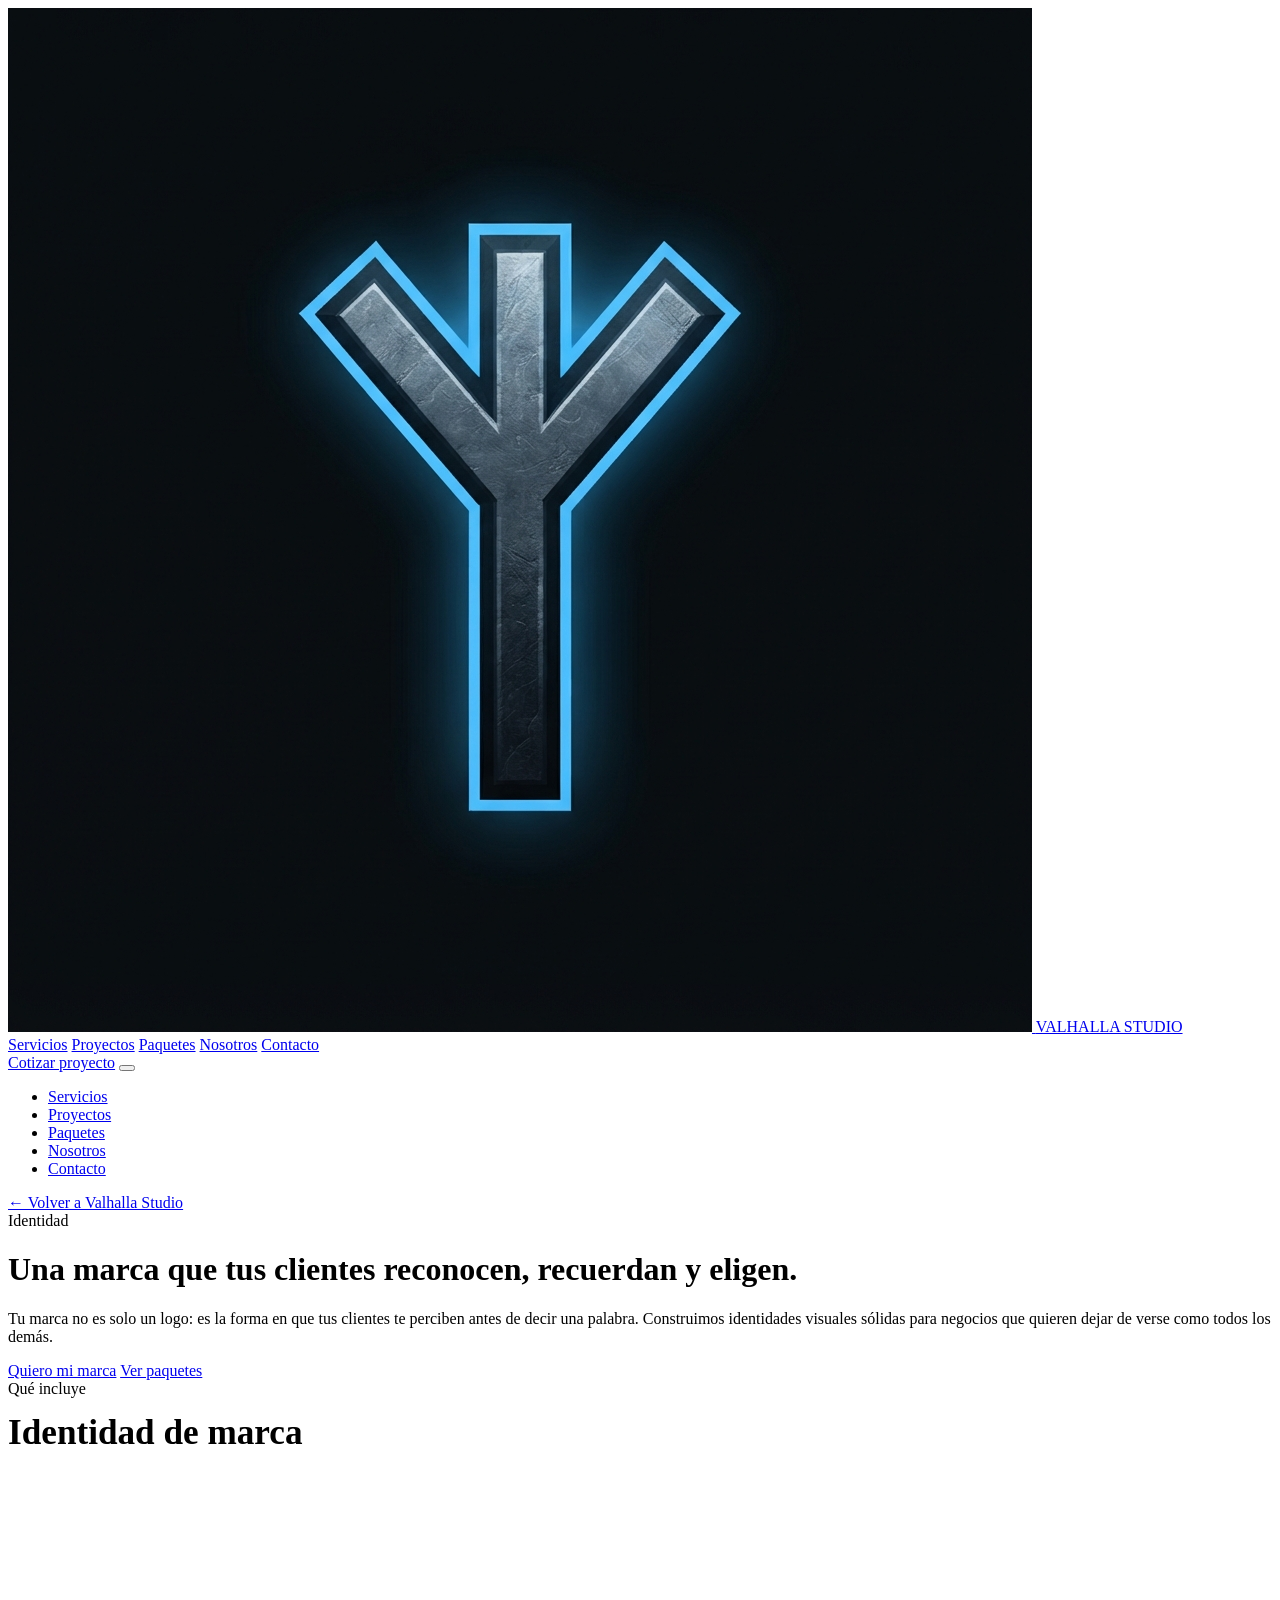
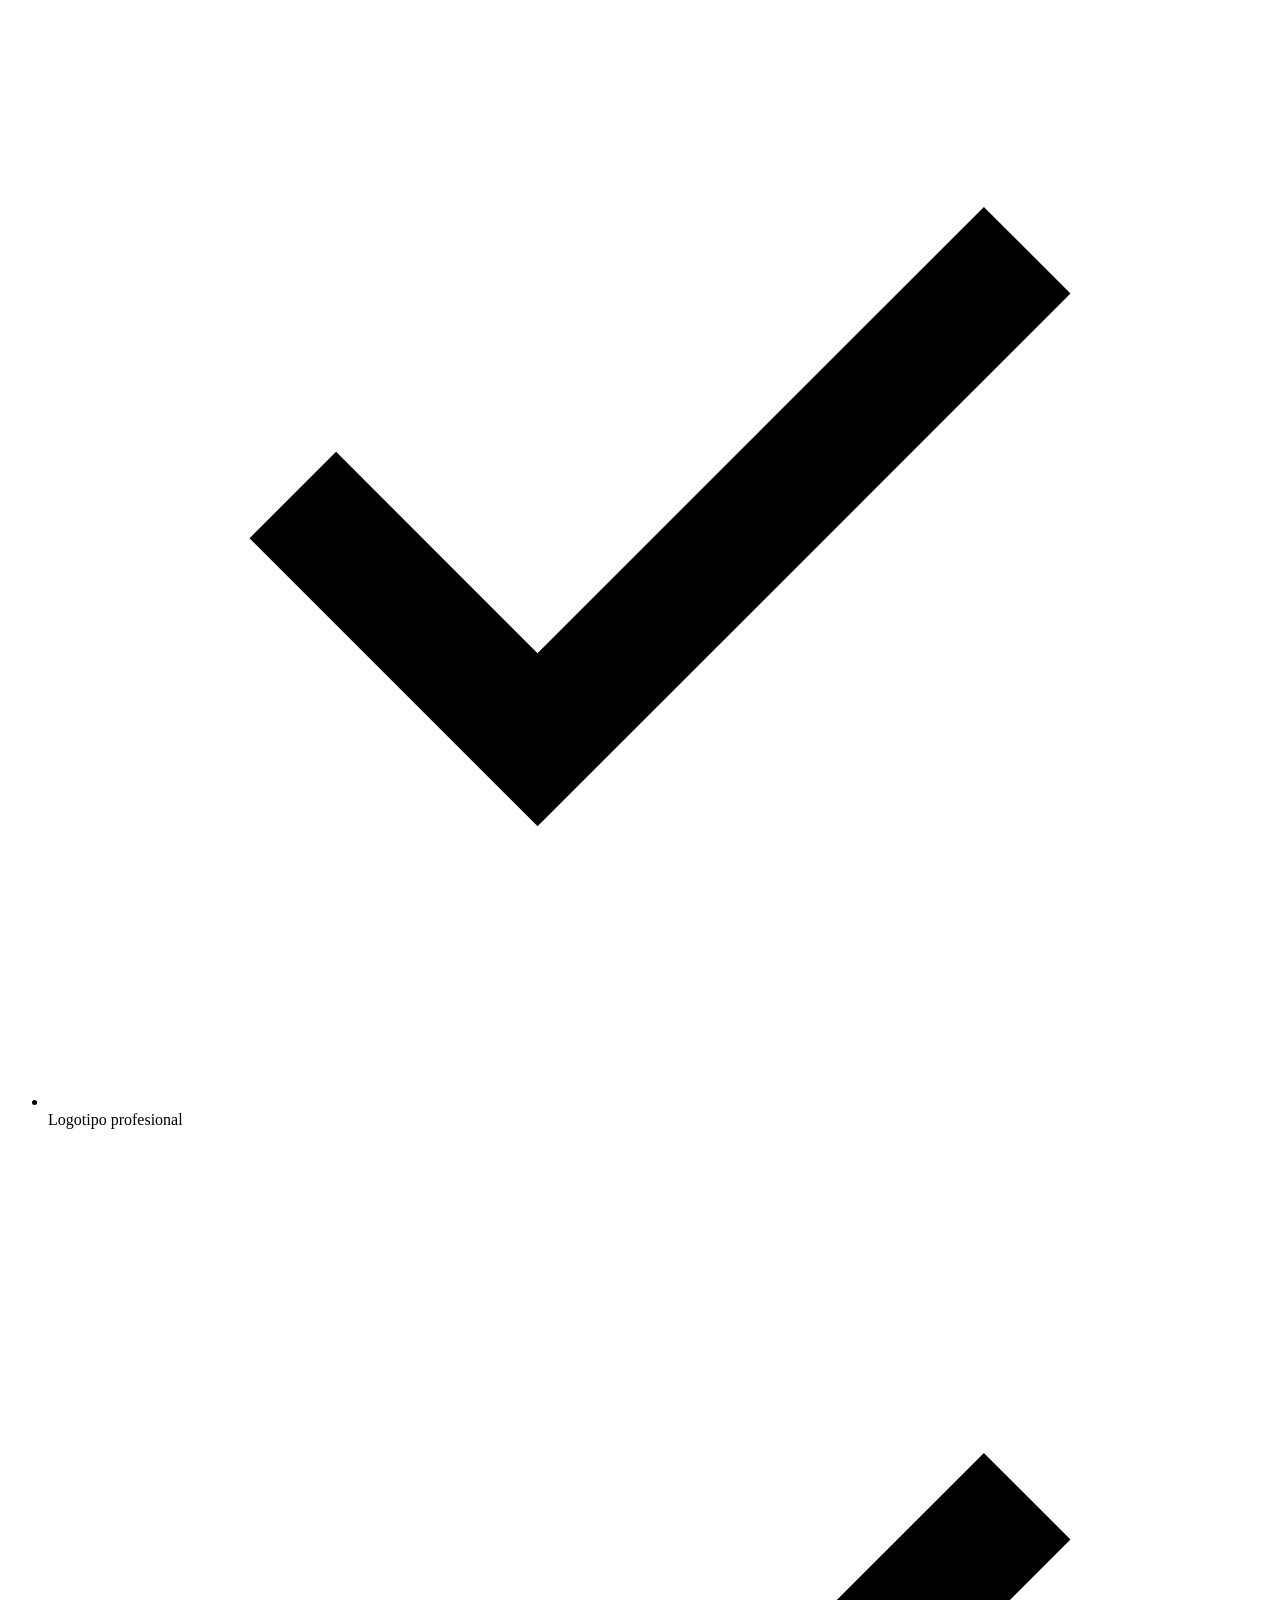
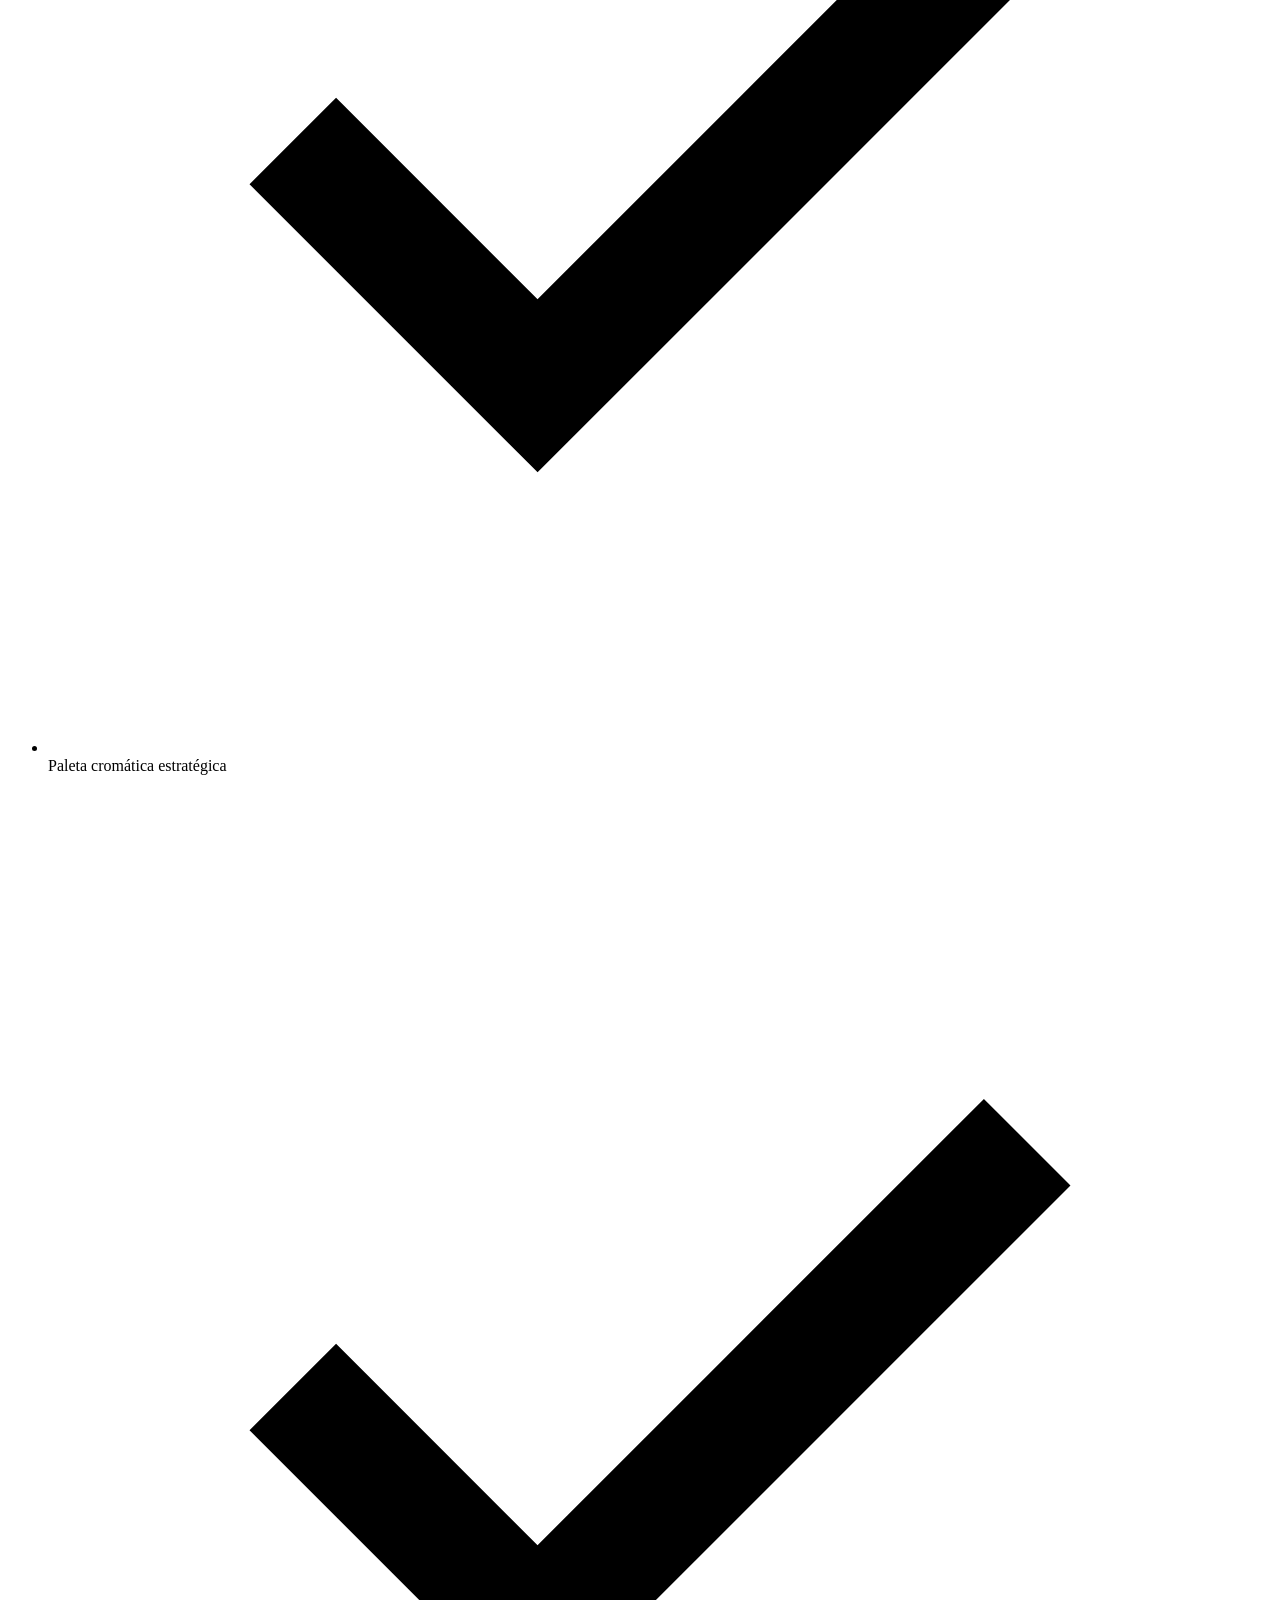
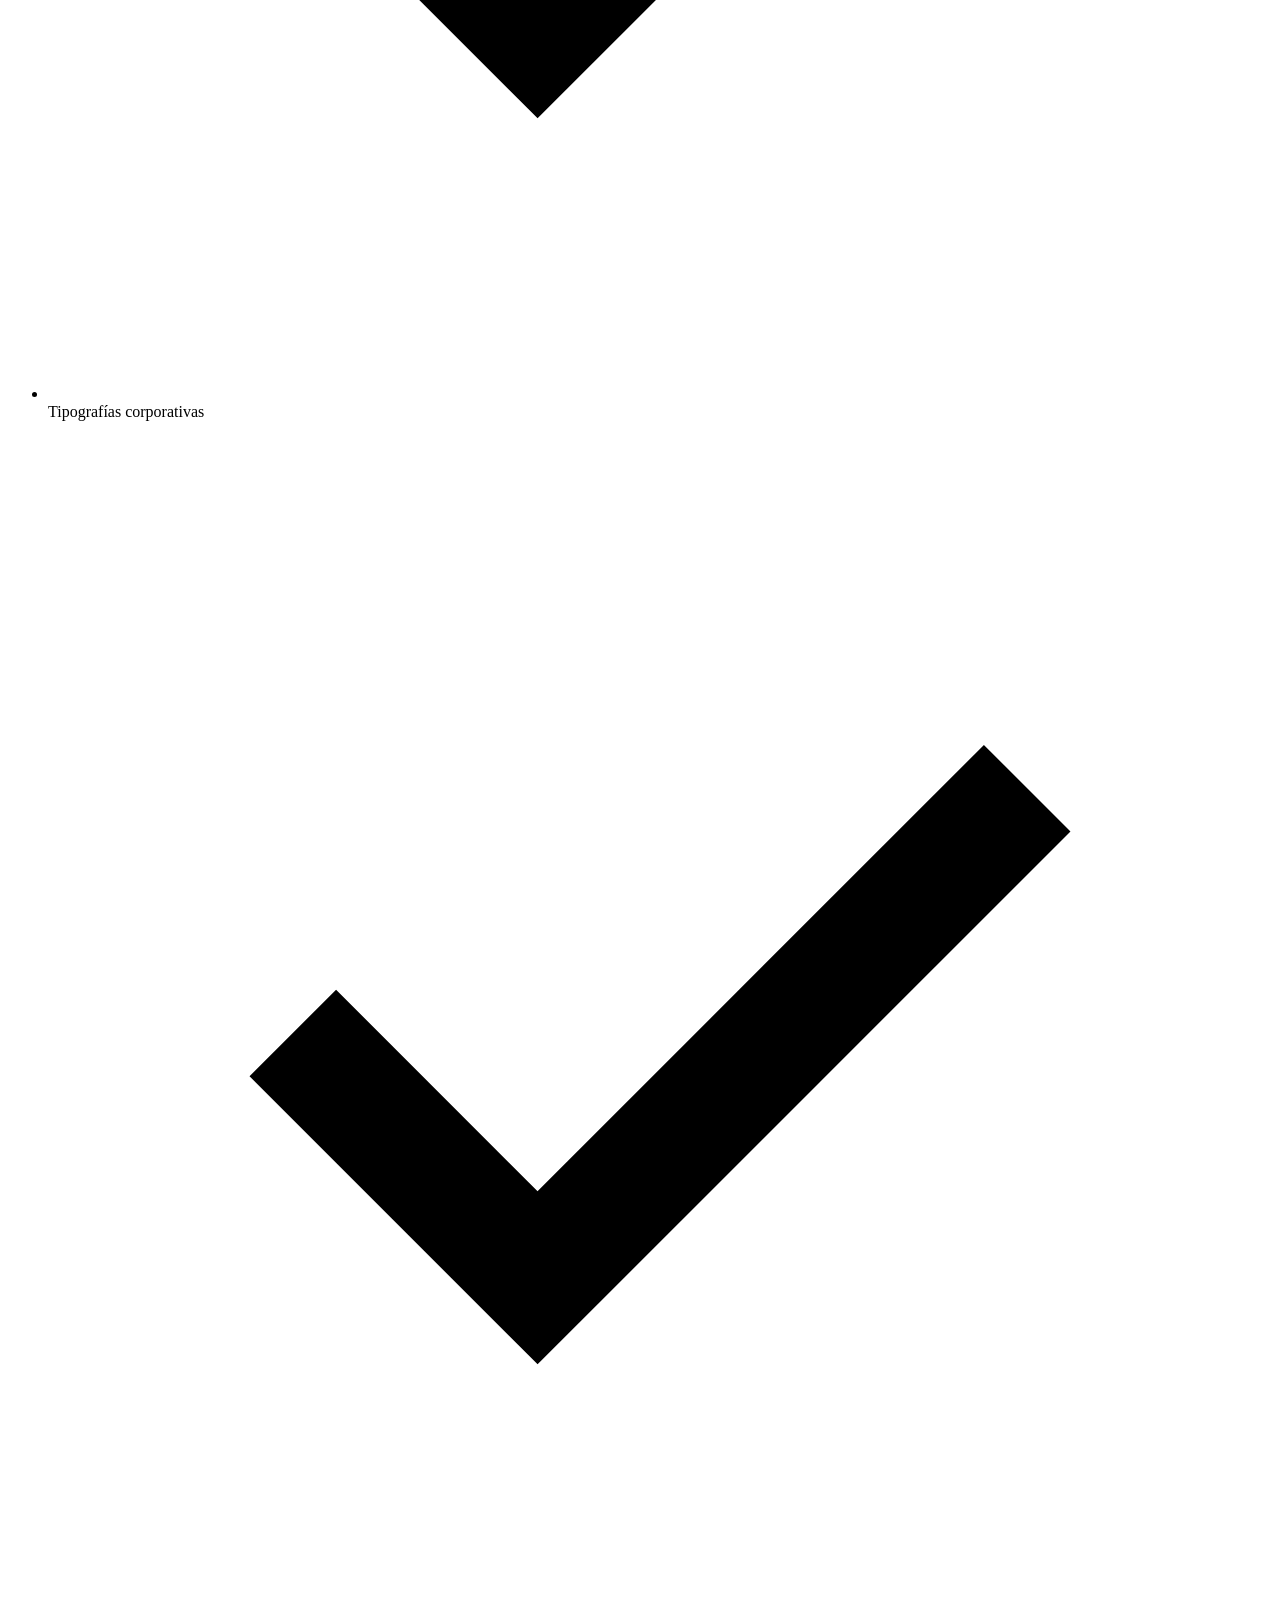
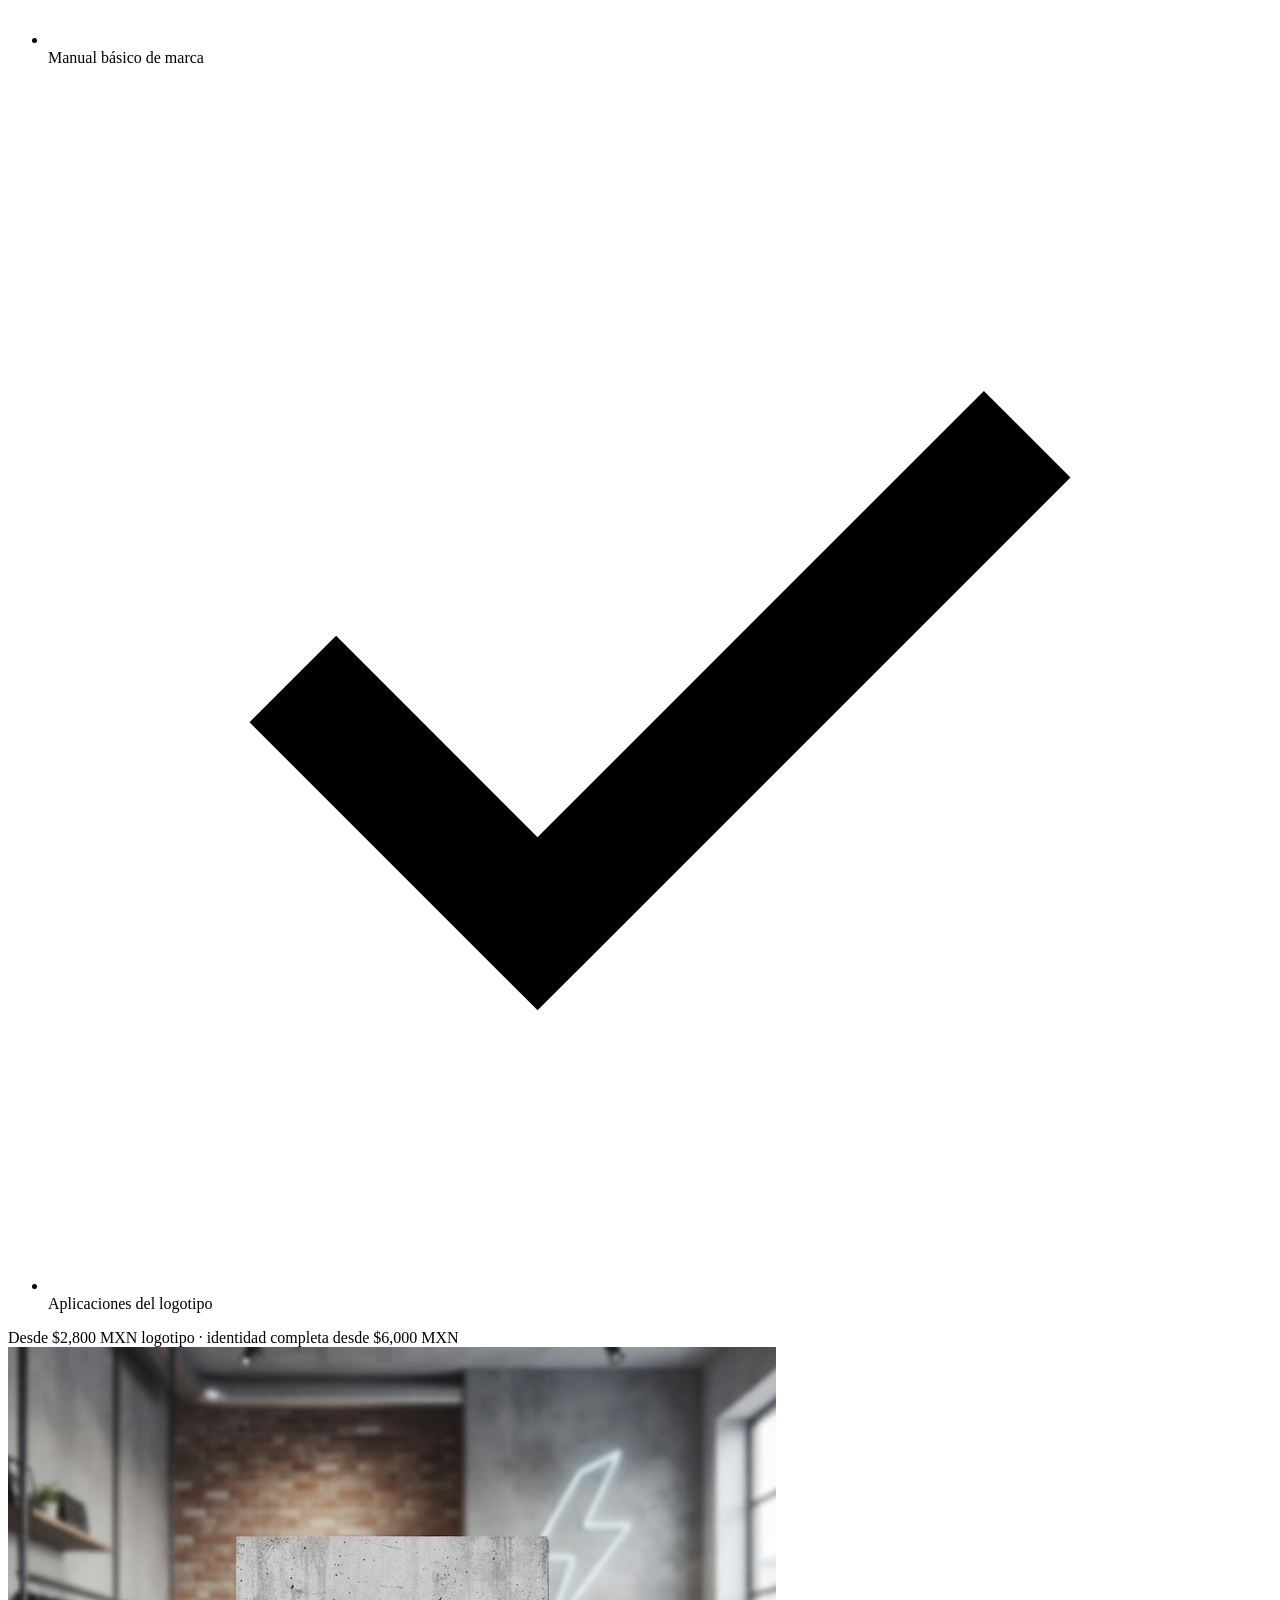
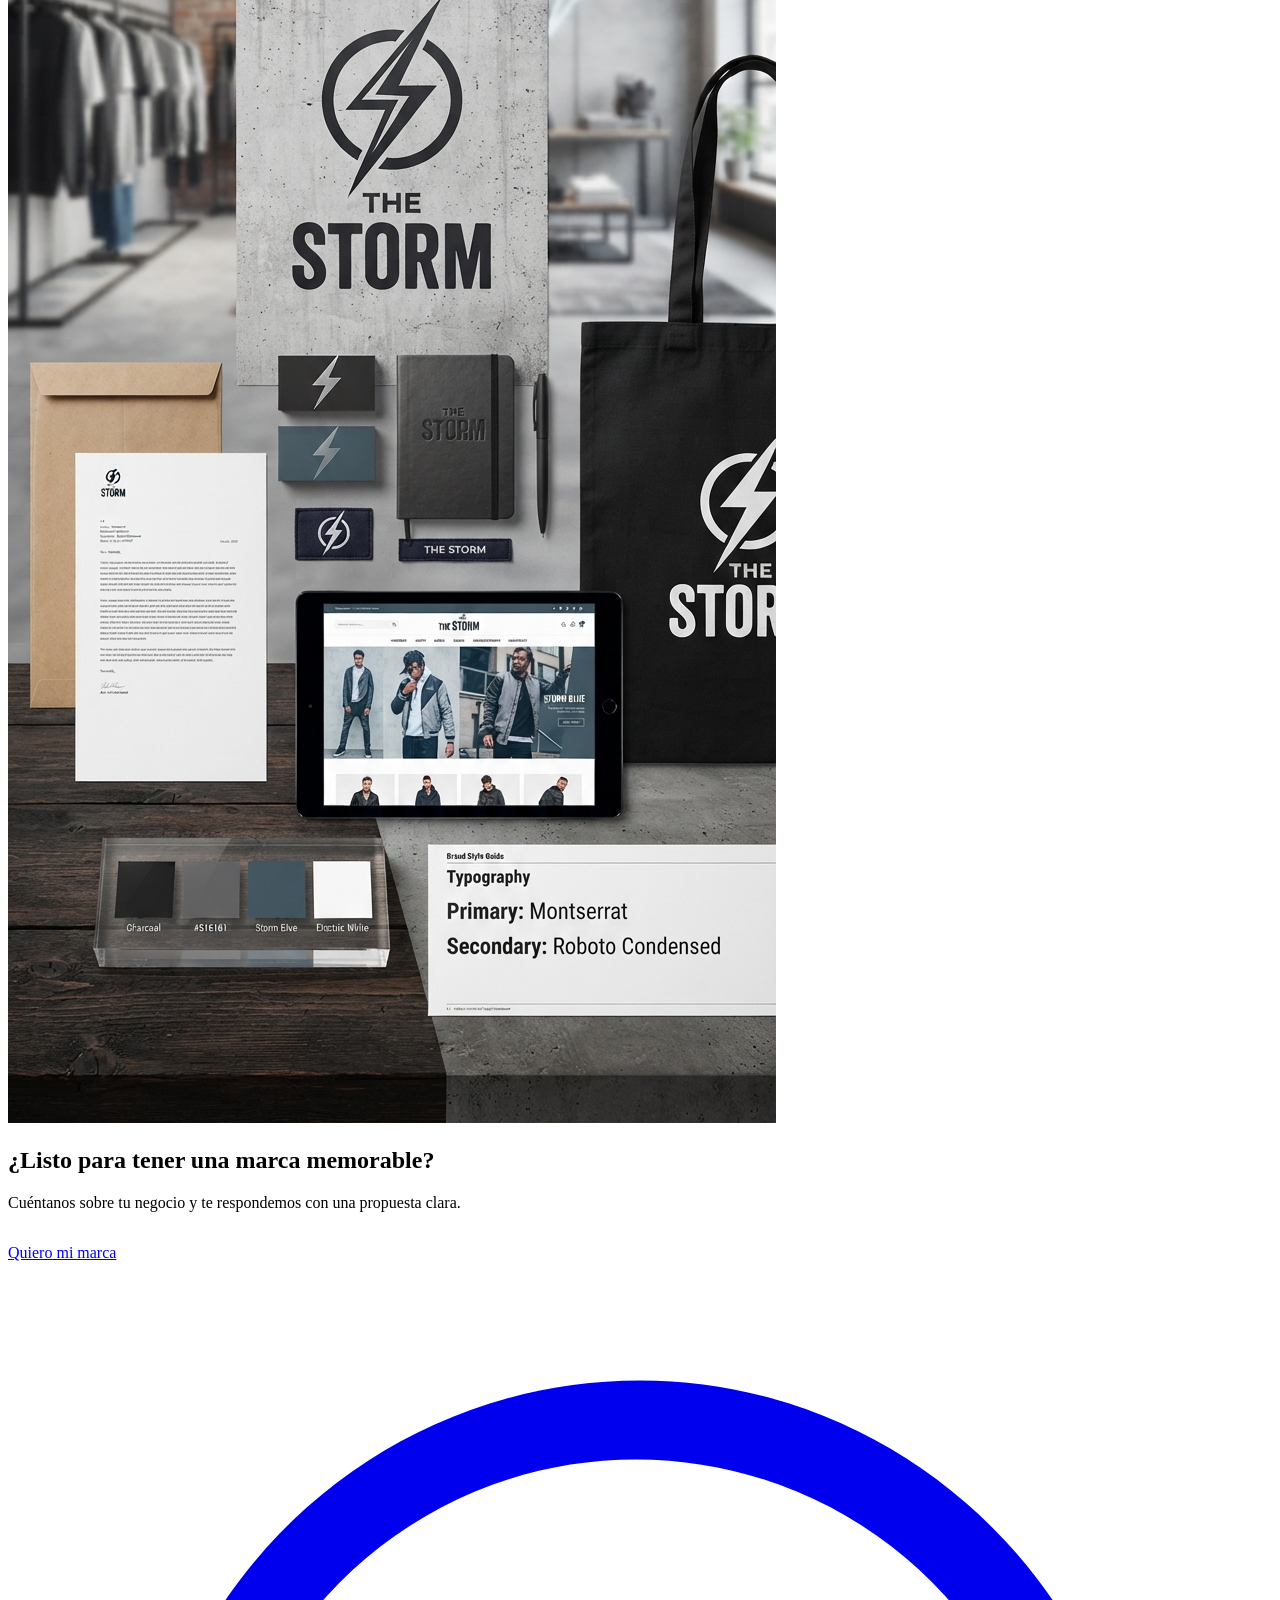
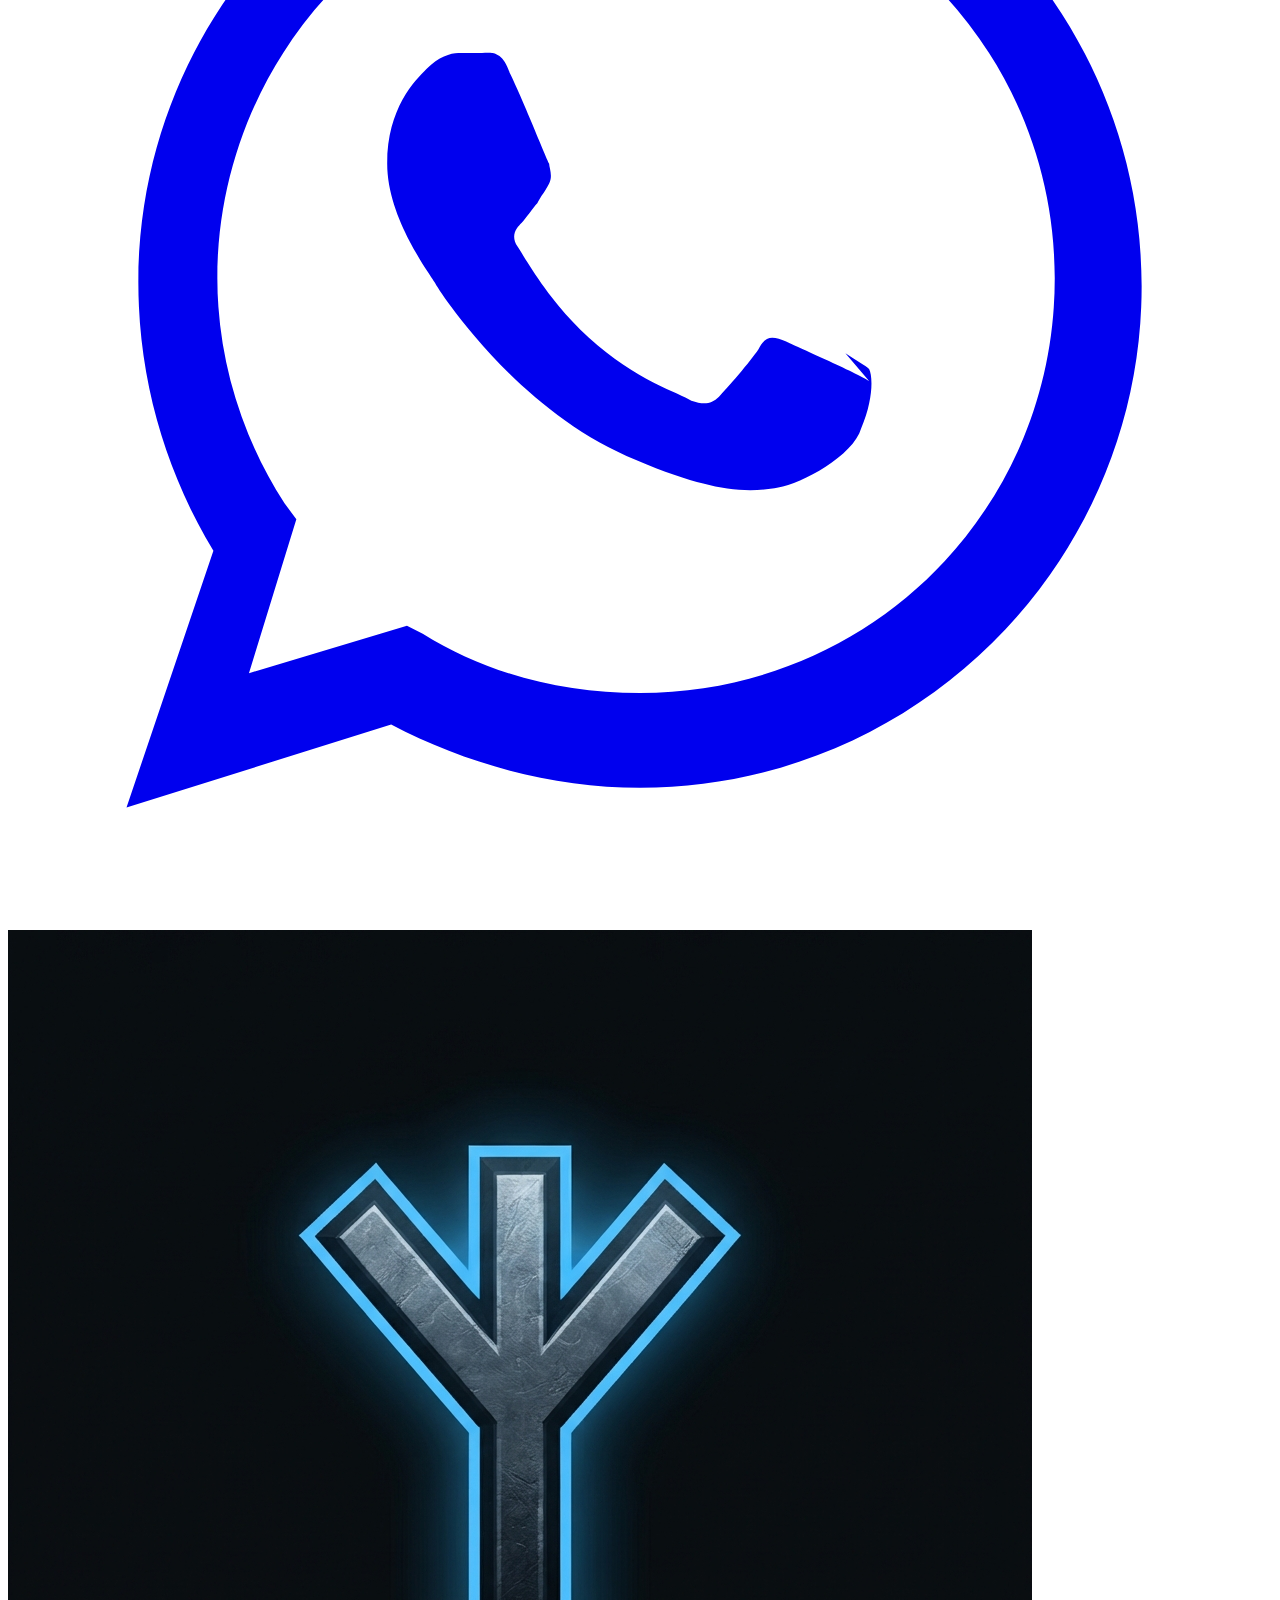
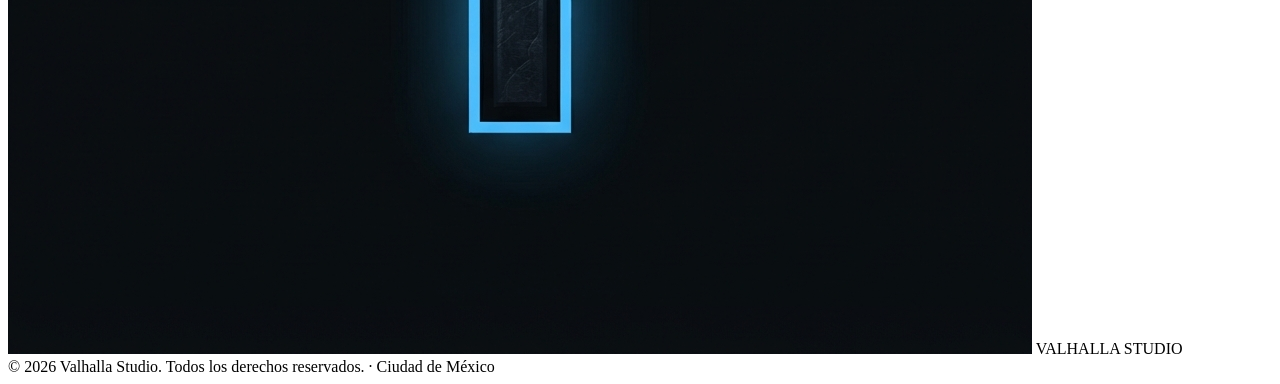
==== branding.html @ 205fbe42 "actualizacion 19/08/26" ====
<!DOCTYPE html>
<html lang="es-MX">
<head>
<meta charset="UTF-8">
<meta name="viewport" content="width=device-width, initial-scale=1.0">
<title>Diseño de Marca | Valhalla Studio</title>
<meta name="description" content="Logotipo e identidad visual completa para negocios en CDMX. Diseño 100% personalizado, sin plantillas genéricas.">
<link rel="icon" type="image/jpeg" href="Imagenes/Isologo.jpeg">
<link rel="canonical" href="https://correaabdiel8-a11y.github.io/valhalla-studio/branding.html">

<link rel="preconnect" href="https://fonts.googleapis.com">
<link rel="preconnect" href="https://fonts.gstatic.com" crossorigin>
<link href="https://fonts.googleapis.com/css2?family=Outfit:wght@300;400;500;600;700;800&family=JetBrains+Mono:wght@400;500&display=swap" rel="stylesheet">

<link rel="stylesheet" href="styles.css">
</head>
<body>

<div class="progress-bar" id="progressBar"></div>

<div class="frost-layer" aria-hidden="true">
  <span class="frost-dot" style="left:6%;  --s:2px; --op:0.35; --dur:26s; --delay:0s;   --drift:22px;"></span>
  <span class="frost-dot" style="left:16%; --s:3px; --op:0.5;  --dur:19s; --delay:-4s;  --drift:-18px;"></span>
  <span class="frost-dot" style="left:27%; --s:2px; --op:0.3;  --dur:31s; --delay:-11s; --drift:16px;"></span>
  <span class="frost-dot" style="left:39%; --s:4px; --op:0.4;  --dur:24s; --delay:-2s;  --drift:-26px;"></span>
  <span class="frost-dot" style="left:52%; --s:2px; --op:0.45; --dur:21s; --delay:-8s;  --drift:20px;"></span>
  <span class="frost-dot" style="left:64%; --s:3px; --op:0.3;  --dur:28s; --delay:-14s; --drift:-14px;"></span>
  <span class="frost-dot" style="left:74%; --s:2px; --op:0.4;  --dur:20s; --delay:-6s;  --drift:24px;"></span>
  <span class="frost-dot" style="left:85%; --s:3px; --op:0.35; --dur:25s; --delay:-17s; --drift:-20px;"></span>
  <span class="frost-dot" style="left:93%; --s:2px; --op:0.5;  --dur:23s; --delay:-9s;  --drift:18px;"></span>
  <span class="frost-dot" style="left:47%; --s:2px; --op:0.3;  --dur:33s; --delay:-20s; --drift:-30px;"></span>
</div>

<!-- ============ NAV ============ -->
<nav class="nav" id="nav">
  <div class="container">
    <a href="index.html" class="nav-brand">
      <img src="Imagenes/Isologo.jpeg" alt="Logo Valhalla Studio">
      <span>VALHALLA STUDIO</span>
    </a>
    <div class="nav-links">
      <a href="index.html#servicios">Servicios</a>
      <a href="index.html#proyectos">Proyectos</a>
      <a href="index.html#paquetes">Paquetes</a>
      <a href="index.html#nosotros">Nosotros</a>
      <a href="index.html#contacto">Contacto</a>
    </div>
    <div class="nav-cta">
      <a href="https://wa.me/529621495348?text=Hola%2C%20quiero%20mi%20marca" class="btn btn-outline nav-only" target="_blank" rel="noopener">Cotizar proyecto</a>
      <button class="nav-toggle" id="navToggle" aria-label="Abrir menú">
        <span></span><span></span><span></span>
      </button>
    </div>
  </div>
</nav>

<div class="mobile-panel" id="mobilePanel">
  <div class="container">
    <ul>
      <li><a href="index.html#servicios">Servicios</a></li>
      <li><a href="index.html#proyectos">Proyectos</a></li>
      <li><a href="index.html#paquetes">Paquetes</a></li>
      <li><a href="index.html#nosotros">Nosotros</a></li>
      <li><a href="index.html#contacto">Contacto</a></li>
    </ul>
  </div>
</div>

<!-- ============ HERO DE LA PAGINA ============ -->
<header class="page-hero">
  <div class="container">
    <a href="index.html" class="back-link">&larr; Volver a Valhalla Studio</a>
    <div class="eyebrow">Identidad</div>
    <h1>Una marca que tus clientes reconocen, recuerdan y eligen.</h1>
    <p>Tu marca no es solo un logo: es la forma en que tus clientes te perciben antes de decir una palabra. Construimos identidades visuales sólidas para negocios que quieren dejar de verse como todos los demás.</p>
    <div class="hero-cta" style="justify-content:center;">
      <a href="https://wa.me/529621495348?text=Hola%2C%20quiero%20mi%20marca" class="btn btn-solid" target="_blank" rel="noopener">Quiero mi marca</a>
      <a href="index.html#paquetes" class="btn btn-outline">Ver paquetes</a>
    </div>
  </div>
</header>

<!-- ============ DETALLE ============ -->
<section class="menus" id="detalle">
  <div class="container">
    <div class="menus-grid">
      <div class="menus-copy reveal">
        <div class="eyebrow">Qué incluye</div>
        <h2 style="font-size:clamp(1.7rem,3vw,2.2rem); font-weight:700; margin-top:14px; line-height:1.2;">Identidad de marca</h2>
        <ul class="menus-list">
          <li><svg viewBox="0 0 20 20" fill="none" stroke="currentColor" stroke-width="2"><path d="M4 10L8 14L16 6"/></svg>Logotipo profesional</li>
          <li><svg viewBox="0 0 20 20" fill="none" stroke="currentColor" stroke-width="2"><path d="M4 10L8 14L16 6"/></svg>Paleta cromática estratégica</li>
          <li><svg viewBox="0 0 20 20" fill="none" stroke="currentColor" stroke-width="2"><path d="M4 10L8 14L16 6"/></svg>Tipografías corporativas</li>
          <li><svg viewBox="0 0 20 20" fill="none" stroke="currentColor" stroke-width="2"><path d="M4 10L8 14L16 6"/></svg>Manual básico de marca</li>
          <li><svg viewBox="0 0 20 20" fill="none" stroke="currentColor" stroke-width="2"><path d="M4 10L8 14L16 6"/></svg>Aplicaciones del logotipo</li>
        </ul>
        <div class="menus-price">
          <span class="from">Desde</span>
          <span class="amount">$2,800 MXN</span>
          <span class="from">logotipo · identidad completa desde $6,000 MXN</span>
        </div>
      </div>

      <div class="screen-frame reveal">
        <div class="bezel corners">
          <img src="Imagenes/Identidad de marca.jpeg" alt="Ejemplo de identidad de marca" loading="lazy">
        </div>
        <div class="stand"></div>
        <div class="base"></div>
      </div>
    </div>
  </div>
</section>

<!-- ============ CTA FINAL ============ -->
<section class="page-cta">
  <div class="container">
    <h2>¿Listo para tener una marca memorable?</h2>
    <p>Cuéntanos sobre tu negocio y te respondemos con una propuesta clara.</p>
    <div class="hero-cta" style="justify-content:center; margin-top:32px;">
      <a href="https://wa.me/529621495348?text=Hola%2C%20quiero%20mi%20marca" class="btn btn-solid" target="_blank" rel="noopener">Quiero mi marca</a>
    </div>
  </div>
</section>

<a href="https://wa.me/529621495348?text=Hola%2C%20quiero%20mi%20marca" class="whatsapp-float" target="_blank" rel="noopener" aria-label="Escribir por WhatsApp">
  <svg viewBox="0 0 32 32" fill="currentColor"><path d="M16 3C9 3 3.3 8.7 3.3 15.7c0 2.5.7 4.8 1.9 6.8L3 29l6.7-2.1c1.9 1 4.1 1.6 6.3 1.6 7 0 12.7-5.7 12.7-12.7S23 3 16 3zm0 23.1c-2 0-3.9-.5-5.5-1.5l-.4-.2-4 1.2 1.2-3.9-.3-.4c-1.1-1.7-1.7-3.7-1.7-5.7 0-5.8 4.7-10.6 10.6-10.6 5.8 0 10.6 4.7 10.6 10.6S21.8 26.1 16 26.1zm5.8-7.9c-.3-.2-1.9-.9-2.1-1-.3-.1-.5-.2-.7.2-.2.3-.8 1-1 1.2-.2.2-.4.2-.7.1-.3-.2-1.4-.5-2.6-1.6-1-.9-1.6-2-1.8-2.3-.2-.3 0-.5.1-.6.1-.1.3-.4.4-.5.1-.2.2-.3.3-.5.1-.2 0-.4 0-.5-.1-.2-.7-1.7-1-2.3-.2-.6-.5-.5-.7-.5h-.6c-.2 0-.5.1-.8.4-.3.3-1 1-1 2.4s1.1 2.8 1.2 3c.1.2 2.1 3.3 5.1 4.5.7.3 1.3.5 1.7.6.7.2 1.4.2 1.9.1.6-.1 1.9-.8 2.1-1.5.3-.7.3-1.3.2-1.5-.1-.1-.3-.2-.6-.4z"/></svg>
</a>

<!-- ============ FOOTER ============ -->
<footer>
  <div class="container">
    <div class="foot-brand">
      <img src="Imagenes/Isologo.jpeg" alt="Logo Valhalla Studio">
      <span>VALHALLA STUDIO</span>
    </div>
    <span class="meta">© 2026 Valhalla Studio. Todos los derechos reservados. · Ciudad de México</span>
  </div>
</footer>

<script src="script.js"></script>

</body>
</html>
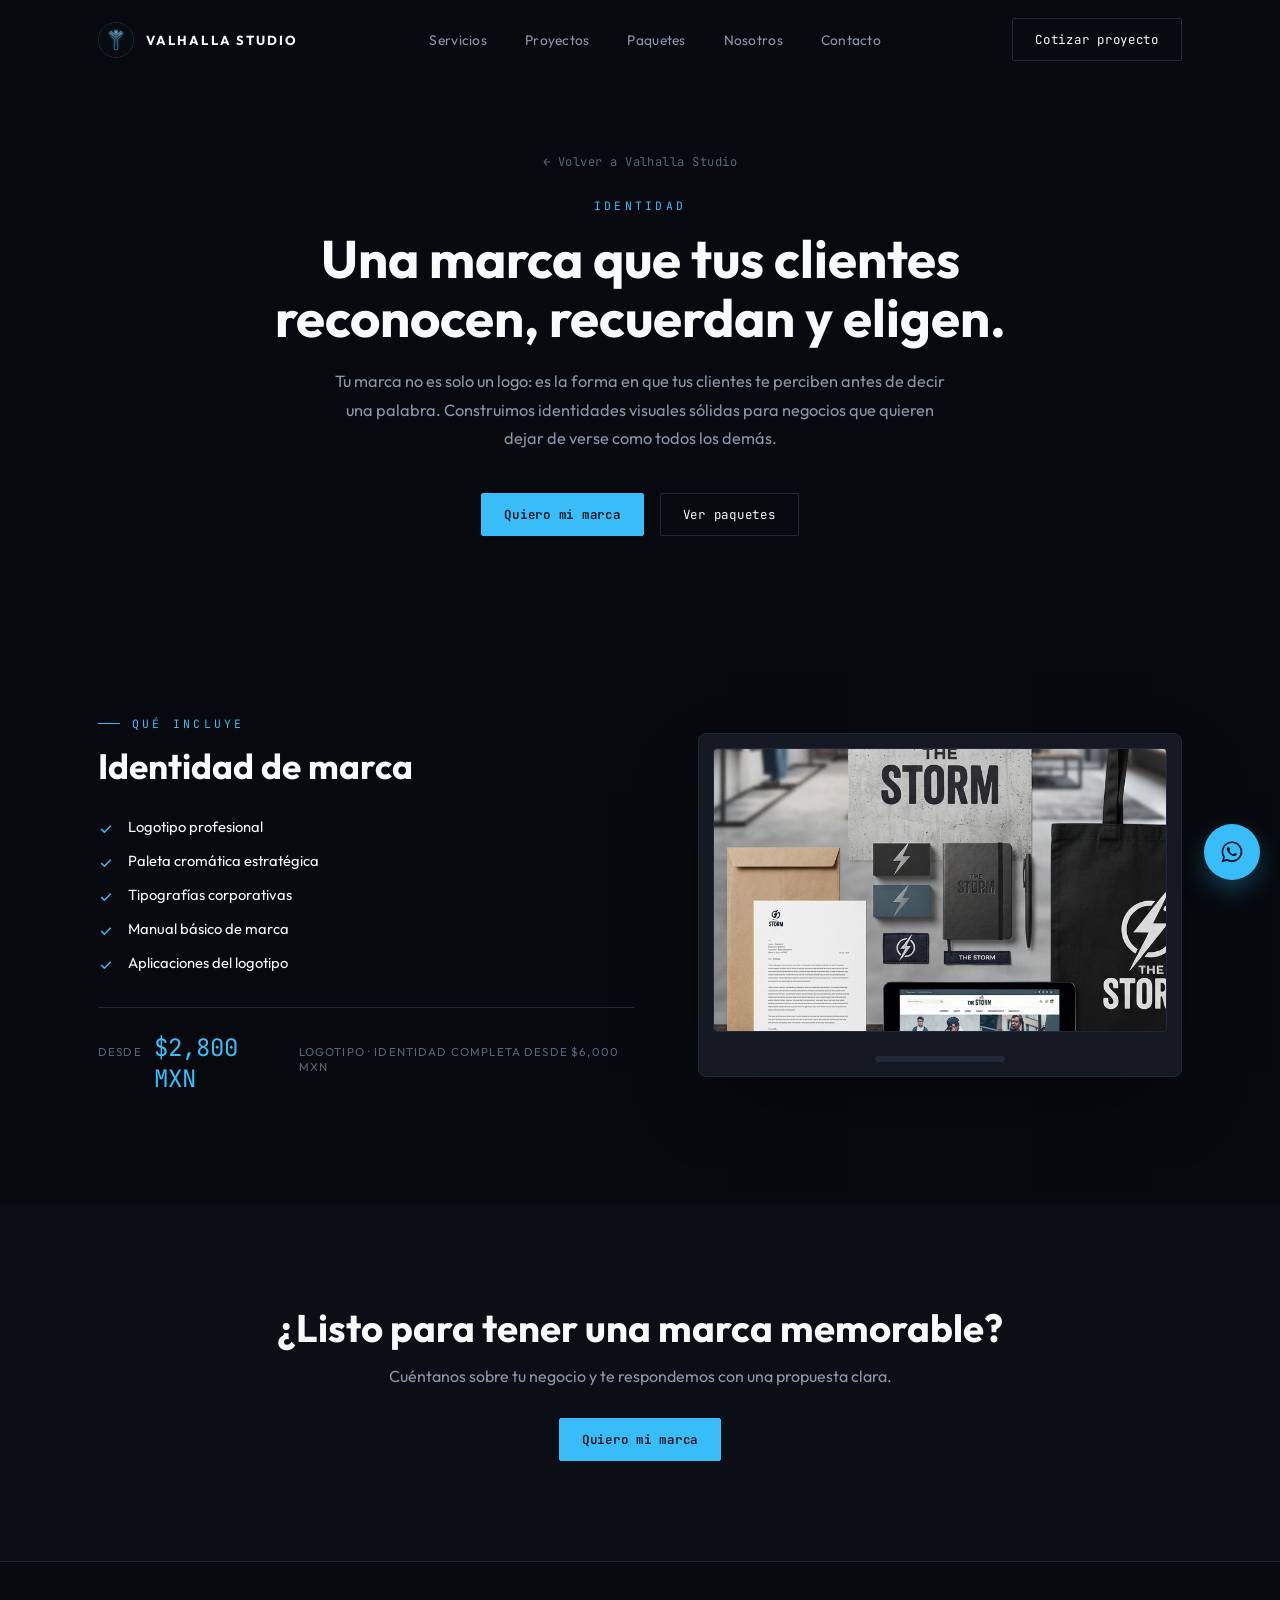
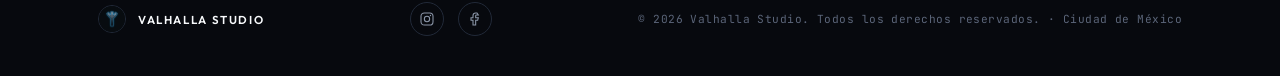
==== commit 2b536902: "actualizacion 20/08/26" ====
--- a/branding.html
+++ b/branding.html
@@ -134,6 +134,14 @@
       <img src="Imagenes/Isologo.jpeg" alt="Logo Valhalla Studio">
       <span>VALHALLA STUDIO</span>
     </div>
+    <div class="social-links">
+      <a href="https://www.instagram.com/valhallastudiooficial/" target="_blank" rel="noopener" aria-label="Instagram de Valhalla Studio">
+        <svg viewBox="0 0 24 24" fill="none" stroke="currentColor" stroke-width="1.6"><rect x="3" y="3" width="18" height="18" rx="5"/><circle cx="12" cy="12" r="4"/><circle cx="17.2" cy="6.8" r="1" fill="currentColor" stroke="none"/></svg>
+      </a>
+      <a href="https://www.facebook.com/profile.php?id=61593451800443" target="_blank" rel="noopener" aria-label="Facebook de Valhalla Studio">
+        <svg viewBox="0 0 24 24" fill="none" stroke="currentColor" stroke-width="1.6"><path d="M15 3h-2a4 4 0 0 0-4 4v3H6v4h3v7h4v-7h3l1-4h-4V7a1 1 0 0 1 1-1h3z"/></svg>
+      </a>
+    </div>
     <span class="meta">© 2026 Valhalla Studio. Todos los derechos reservados. · Ciudad de México</span>
   </div>
 </footer>
--- a/styles.css
+++ b/styles.css
@@ -0,0 +1,701 @@
+:root{
+    --bg: #07090E;
+    --bg-2: #0B0E15;
+    --surface: #131822;
+    --surface-soft: #171D29;
+    --border: #212938;
+    --accent: #38BDF8;
+    --accent-dim: rgba(56,189,248,0.14);
+    --accent-dimmer: rgba(56,189,248,0.06);
+    --text: #F8FAFC;
+    --text-muted: #8B96A8;
+    --text-faint: #5B6579;
+    --radius: 2px;
+    --container: 1180px;
+    --ease: cubic-bezier(.16,.8,.24,1);
+  }
+
+  *,*::before,*::after{ box-sizing:border-box; }
+  html{ scroll-behavior:smooth; }
+  @media (prefers-reduced-motion: reduce){
+    html{ scroll-behavior:auto; }
+    *,*::before,*::after{ animation-duration:0.01ms !important; animation-iteration-count:1 !important; transition-duration:0.01ms !important; scroll-behavior:auto !important; }
+  }
+
+  body{
+    margin:0;
+    background:var(--bg);
+    color:var(--text);
+    font-family:'Outfit', sans-serif;
+    font-weight:400;
+    -webkit-font-smoothing:antialiased;
+    overflow-x:hidden;
+  }
+
+  img{ max-width:100%; display:block; }
+  a{ color:inherit; text-decoration:none; }
+  ul{ margin:0; padding:0; list-style:none; }
+  section{ position:relative; }
+
+  .container{
+    max-width:var(--container);
+    margin:0 auto;
+    padding:0 clamp(20px,5vw,48px);
+  }
+
+  .eyebrow{
+    font-family:'JetBrains Mono', monospace;
+    font-size:0.72rem;
+    letter-spacing:0.28em;
+    text-transform:uppercase;
+    color:var(--accent);
+    display:flex;
+    align-items:center;
+    gap:12px;
+  }
+  .eyebrow::before{
+    content:"";
+    width:22px;
+    height:1px;
+    background:var(--accent);
+    display:inline-block;
+  }
+
+  h1,h2,h3{ margin:0; font-family:'Outfit', sans-serif; }
+
+  .section-head{
+    max-width:640px;
+    margin-bottom:56px;
+  }
+  .section-head h2{
+    font-size:clamp(1.9rem, 3.4vw, 2.7rem);
+    font-weight:700;
+    letter-spacing:-0.01em;
+    margin-top:14px;
+    line-height:1.15;
+  }
+  .section-head p{
+    color:var(--text-muted);
+    font-size:1rem;
+    line-height:1.7;
+    margin-top:16px;
+    max-width:56ch;
+  }
+
+  /* ---------- reveal on scroll ---------- */
+  .reveal{ opacity:0; transform:translateY(22px); transition:opacity .8s var(--ease), transform .8s var(--ease); }
+  .reveal.is-visible{ opacity:1; transform:translateY(0); }
+
+  /* ---------- staggered children (grids) ---------- */
+  .stagger > *{
+    opacity:0; transform:translateY(26px);
+    transition:opacity .7s var(--ease), transform .7s var(--ease);
+    transition-delay:calc(var(--i, 0) * 70ms);
+  }
+  .stagger.is-visible > *{ opacity:1; transform:translateY(0); }
+
+  /* ---------- scroll progress bar ---------- */
+  .progress-bar{
+    position:fixed; top:0; left:0; height:2px; width:0%;
+    background:var(--accent); z-index:200;
+    box-shadow:0 0 12px 0 var(--accent);
+    transition:width .1s linear;
+  }
+
+  /* ---------- cursor glow (hero) ---------- */
+  .cursor-glow{
+    position:absolute; width:520px; height:520px; border-radius:50%;
+    background:radial-gradient(circle, rgba(56,189,248,0.16), transparent 70%);
+    pointer-events:none; z-index:1; mix-blend-mode:screen;
+    transform:translate(-50%,-50%); opacity:0;
+    transition:opacity .5s var(--ease);
+    will-change:transform;
+  }
+  .hero:hover .cursor-glow{ opacity:1; }
+
+  /* ---------- tilt cards ---------- */
+  .tilt{
+    transform:perspective(900px) rotateX(var(--ry,0deg)) rotateY(var(--rx,0deg)) translateZ(0);
+    transition:transform .5s var(--ease), background .3s var(--ease);
+    will-change:transform;
+  }
+  .tilt:hover{ transition:transform .1s linear, background .3s var(--ease); }
+
+  /* ---------- hero entrance sequence ---------- */
+  @keyframes riseIn{
+    from{ opacity:0; transform:translateY(26px); }
+    to{ opacity:1; transform:translateY(0); }
+  }
+  .hero-inner > *{ opacity:0; animation:riseIn .9s var(--ease) forwards; }
+  .logo-slot{ animation-delay:.1s !important; }
+  .wordmark{ animation-delay:.25s !important; }
+  .rule-coords{ animation-delay:.42s !important; }
+  .nordic-tag{ animation-delay:.54s !important; }
+  .hero-headline{ animation-delay:.66s !important; }
+  .hero-sub{ animation-delay:.78s !important; }
+  .trust-bar{ animation-delay:.9s !important; }
+  .hero-cta{ animation-delay:1.02s !important; }
+
+  @media (prefers-reduced-motion: reduce){
+    .hero-inner > *{ animation:none !important; opacity:1 !important; transform:none !important; }
+    .cursor-glow{ display:none; }
+    .tilt{ transform:none !important; }
+  }
+
+  /* ---------- topographic background ---------- */
+  .contour-bg{
+    position:absolute; inset:0; overflow:hidden; pointer-events:none; z-index:0;
+  }
+  .contour-bg svg{ position:absolute; width:140%; left:-20%; opacity:0.55; }
+  .contour-bg .c1{ top:-8%; animation: driftA 50s linear infinite alternate; }
+  .contour-bg .c2{ bottom:-14%; animation: driftB 60s linear infinite alternate; opacity:0.35; }
+  @keyframes driftA{ from{ transform:translateY(0) translateX(0);} to{ transform:translateY(18px) translateX(-14px);} }
+  @keyframes driftB{ from{ transform:translateY(0) translateX(0);} to{ transform:translateY(-14px) translateX(12px);} }
+
+  /* ============ NAV ============ */
+  .nav{
+    position:fixed; top:0; left:0; right:0; z-index:100;
+    padding:18px 0;
+    transition:background .4s var(--ease), border-color .4s var(--ease), padding .4s var(--ease);
+    border-bottom:1px solid transparent;
+  }
+  .nav.scrolled{
+    background:rgba(7,9,14,0.82);
+    backdrop-filter:blur(14px);
+    -webkit-backdrop-filter:blur(14px);
+    border-bottom-color:var(--border);
+    padding:12px 0;
+  }
+  .nav .container{ display:flex; align-items:center; justify-content:space-between; }
+  .nav-brand{ display:flex; align-items:center; gap:12px; }
+  .nav-brand img{
+    width:36px; height:36px; border-radius:50%;
+    border:1px solid var(--border); object-fit:cover;
+  }
+  .nav-brand span{
+    font-weight:700; letter-spacing:0.16em; font-size:0.82rem;
+  }
+  .nav-links{ display:flex; align-items:center; gap:38px; }
+  .nav-links a{
+    font-size:0.86rem; color:var(--text-muted); letter-spacing:0.02em;
+    position:relative; padding:4px 0; transition:color .25s var(--ease);
+  }
+  .nav-links a:hover{ color:var(--text); }
+  .nav-links a::after{
+    content:""; position:absolute; left:0; right:100%; bottom:0; height:1px;
+    background:var(--accent); transition:right .3s var(--ease);
+  }
+  .nav-links a:hover::after{ right:0; }
+
+  .btn{
+    font-family:'JetBrains Mono', monospace;
+    font-size:0.78rem;
+    letter-spacing:0.06em;
+    padding:12px 22px;
+    border-radius:var(--radius);
+    display:inline-flex;
+    align-items:center;
+    gap:10px;
+    cursor:pointer;
+    transition:transform .25s var(--ease), background .25s var(--ease), border-color .25s var(--ease), box-shadow .25s var(--ease);
+    white-space:nowrap;
+  }
+  .btn-solid{
+    background:var(--accent); color:#04121C; border:1px solid var(--accent); font-weight:600;
+  }
+  .btn-solid:hover{ transform:translateY(-2px); box-shadow:0 10px 30px -8px var(--accent-dim); }
+  .btn-outline{
+    background:transparent; color:var(--text); border:1px solid var(--border);
+  }
+  .btn-outline:hover{ border-color:var(--accent); color:var(--accent); transform:translateY(-2px); }
+
+  .nav-cta{ display:flex; align-items:center; gap:18px; }
+  .nav-toggle{ display:none; background:none; border:1px solid var(--border); width:40px; height:40px; border-radius:var(--radius); color:var(--text); cursor:pointer; }
+  .nav-toggle span{ display:block; width:16px; height:1px; background:var(--text); margin:4px auto; transition:.3s; }
+
+  .mobile-panel{
+    display:none;
+    position:fixed; inset:0 0 auto 0; top:64px; z-index:99;
+    background:rgba(7,9,14,0.98); backdrop-filter:blur(10px);
+    border-bottom:1px solid var(--border);
+    padding:24px 0 32px;
+    transform:translateY(-12px); opacity:0; pointer-events:none;
+    transition:transform .3s var(--ease), opacity .3s var(--ease);
+  }
+  .mobile-panel.open{ transform:translateY(0); opacity:1; pointer-events:auto; }
+  .mobile-panel ul{ display:flex; flex-direction:column; gap:4px; }
+  .mobile-panel a{ display:block; padding:14px 0; border-bottom:1px solid var(--border); color:var(--text-muted); font-size:0.95rem; }
+
+  @media (max-width:860px){
+    .nav-links{ display:none; }
+    .nav-toggle{ display:block; }
+    .mobile-panel{ display:block; }
+    .btn-outline.nav-only{ display:none; }
+  }
+
+  /* ============ HERO ============ */
+  .hero{
+    min-height:100vh;
+    display:flex; flex-direction:column; align-items:center; justify-content:center;
+    text-align:center;
+    padding:140px 20px 100px;
+    background:
+      radial-gradient(ellipse 60% 50% at 50% 18%, var(--accent-dimmer), transparent 60%),
+      var(--bg);
+  }
+  .hero-inner{ position:relative; z-index:2; display:flex; flex-direction:column; align-items:center; }
+
+  .logo-slot{
+    width:92px; height:92px; border-radius:50%;
+    border:1px solid var(--border);
+    overflow:hidden;
+    margin-bottom:34px;
+    box-shadow:0 0 0 1px var(--bg), 0 0 40px -6px var(--accent-dim);
+  }
+  .logo-slot img{ width:100%; height:100%; object-fit:cover; }
+
+  .wordmark{ display:flex; flex-direction:column; align-items:center; }
+  .wordmark .line-main{
+    font-weight:800;
+    font-size:clamp(2.6rem, 9.5vw, 6.6rem);
+    letter-spacing:0.15em;
+    line-height:0.86;
+    margin-right:-0.15em; /* cancela el espacio que letter-spacing deja tras la última letra, para centrar el texto visible y no la caja */
+  }
+  .wordmark .line-sub{
+    font-weight:300;
+    font-size:clamp(1rem, 3vw, 1.9rem);
+    line-height:1;
+    margin-top:10px;
+    color:var(--text-muted);
+  }
+
+  .rule-coords{
+    display:flex; align-items:center; gap:16px;
+    margin-top:38px;
+    font-family:'JetBrains Mono', monospace;
+    font-size:0.72rem;
+    letter-spacing:0.14em;
+    color:var(--text-faint);
+  }
+  .rule-coords .tick{ width:34px; height:1px; background:var(--border); position:relative; }
+  .rule-coords .tick::before{ content:""; position:absolute; left:0; top:-3px; width:1px; height:7px; background:var(--text-faint); }
+  .rule-coords .tick::after{ content:""; position:absolute; right:0; top:-3px; width:1px; height:7px; background:var(--text-faint); }
+
+  .nordic-tag{
+    margin-top:26px;
+    font-family:'JetBrains Mono', monospace;
+    font-size:0.72rem;
+    letter-spacing:0.08em;
+    color:var(--text-faint);
+  }
+  .nordic-tag em{ color:var(--accent); font-style:normal; }
+
+  .hero-headline{
+    margin-top:22px;
+    font-size:clamp(1.7rem, 4vw, 2.9rem);
+    font-weight:700;
+    line-height:1.18;
+    max-width:20ch;
+    letter-spacing:-0.01em;
+  }
+
+  .hero-sub{
+    margin-top:18px; color:var(--text-muted); max-width:46ch; line-height:1.7; font-size:0.98rem;
+  }
+
+  .trust-bar{
+    margin-top:28px;
+    display:flex; flex-wrap:wrap; justify-content:center; gap:8px;
+    font-family:'JetBrains Mono', monospace;
+    font-size:0.7rem; letter-spacing:0.04em;
+    color:var(--text-faint);
+  }
+  .trust-bar .dot{ color:var(--accent); }
+
+  .hero-cta{ margin-top:40px; display:flex; gap:16px; flex-wrap:wrap; justify-content:center; }
+  @media (max-width:400px){
+    .hero-cta{ flex-direction:column; width:100%; }
+    .hero-cta .btn{ width:100%; justify-content:center; }
+  }
+
+  /* ============ SERVICIOS ============ */
+  .services{ padding:130px 0 100px; background:var(--bg-2); }
+  .services-grid{
+    display:grid; grid-template-columns:repeat(3,1fr); gap:1px;
+    background:var(--border); border:1px solid var(--border);
+  }
+  @media (max-width:900px){ .services-grid{ grid-template-columns:repeat(2,1fr); } }
+  @media (max-width:600px){ .services-grid{ grid-template-columns:1fr; } }
+
+  .category-grid{ grid-template-columns:repeat(2,1fr) !important; }
+  @media (max-width:760px){ .category-grid{ grid-template-columns:1fr !important; } }
+
+  .category-card{ padding:42px 38px; gap:14px; }
+  .category-card .cat-index{
+    font-family:'JetBrains Mono', monospace; font-size:0.7rem; letter-spacing:0.1em;
+    color:var(--accent); text-transform:uppercase;
+  }
+  .category-card h3{ font-size:1.3rem; font-weight:700; line-height:1.25; margin-top:2px; }
+  .category-card > p{ color:var(--text-muted); font-size:0.92rem; line-height:1.7; }
+  .cat-includes{ display:flex; flex-wrap:wrap; gap:7px 16px; margin-top:2px; }
+  .cat-includes li{ font-size:0.78rem; color:var(--text-faint); position:relative; padding-left:13px; }
+  .cat-includes li::before{ content:""; position:absolute; left:0; top:8px; width:6px; height:1px; background:var(--accent); }
+  .cat-footer{
+    margin-top:12px; padding-top:22px; border-top:1px solid var(--border);
+    display:flex; align-items:center; justify-content:space-between; gap:16px; flex-wrap:wrap;
+  }
+  .cat-footer .price-block{ display:flex; flex-direction:column; }
+  .cat-footer .label{ font-size:0.68rem; letter-spacing:0.1em; color:var(--text-faint); text-transform:uppercase; }
+  .cat-footer .price{ font-family:'JetBrains Mono', monospace; color:var(--accent); font-size:1.05rem; }
+
+  .service-card{
+    background:var(--surface);
+    padding:38px 30px;
+    display:flex; flex-direction:column; gap:18px;
+    transition:background .3s var(--ease);
+  }
+  .service-card:hover{ background:var(--surface-soft); }
+  .service-card.tilt{ transition:transform .5s var(--ease), background .3s var(--ease); }
+  .service-card.tilt:hover{ transition:transform .1s linear, background .3s var(--ease); }
+  .service-icon{ width:38px; height:38px; color:var(--accent); }
+  .service-card h3{ font-size:1.12rem; font-weight:600; }
+  .service-card p{ color:var(--text-muted); font-size:0.9rem; line-height:1.65; flex-grow:1; }
+  .service-meta{
+    display:flex; justify-content:space-between; align-items:baseline;
+    border-top:1px solid var(--border); padding-top:16px; margin-top:4px;
+  }
+  .service-meta .label{ font-size:0.72rem; letter-spacing:0.08em; color:var(--text-faint); text-transform:uppercase; }
+  .service-meta .price{ font-family:'JetBrains Mono', monospace; color:var(--accent); font-size:0.95rem; }
+
+  /* ============ MENUS DESTACADO ============ */
+  .menus{ padding:110px 0; background:var(--bg); }
+  .menus-grid{
+    display:grid; grid-template-columns:1.05fr 0.95fr; gap:64px; align-items:center;
+  }
+  @media (max-width:900px){ .menus-grid{ grid-template-columns:1fr; gap:48px; } }
+
+  .menus-copy p{ color:var(--text-muted); line-height:1.75; margin-top:18px; max-width:52ch; }
+  .menus-list{ margin-top:30px; display:flex; flex-direction:column; gap:14px; }
+  .menus-list li{
+    display:flex; gap:14px; align-items:flex-start; font-size:0.92rem; color:var(--text);
+  }
+  .menus-list svg{ flex-shrink:0; width:16px; height:16px; margin-top:4px; color:var(--accent); }
+  .menus-price{
+    margin-top:34px; padding-top:24px; border-top:1px solid var(--border);
+    display:flex; align-items:baseline; gap:12px;
+  }
+  .menus-price .from{ font-size:0.72rem; letter-spacing:0.1em; color:var(--text-faint); text-transform:uppercase; }
+  .menus-price .amount{ font-family:'JetBrains Mono', monospace; font-size:1.5rem; color:var(--accent); }
+
+  .screen-frame{
+    background:var(--surface);
+    border:1px solid var(--border);
+    border-radius:8px;
+    padding:14px;
+    box-shadow:0 30px 80px -30px rgba(0,0,0,0.6);
+  }
+  .screen-frame .bezel{
+    border-radius:4px; overflow:hidden; position:relative;
+    aspect-ratio:16/10; border:1px solid var(--border);
+  }
+  .screen-frame .bezel img,
+  .screen-frame .bezel video{ width:100%; height:100%; object-fit:cover; }
+  .screen-frame .stand{ width:60px; height:14px; background:var(--surface); margin:10px auto 0; border-radius:0 0 4px 4px; }
+  .screen-frame .base{ width:130px; height:6px; background:var(--border); margin:0 auto; border-radius:4px; }
+
+  /* ============ PAQUETES ============ */
+  .packages{ padding:130px 0 100px; background:var(--bg-2); }
+  .packages-grid{ display:grid; grid-template-columns:repeat(3,1fr); gap:24px; }
+  @media (max-width:900px){ .packages-grid{ grid-template-columns:1fr; max-width:440px; margin:0 auto; } }
+
+  .package-card{
+    background:var(--surface);
+    border:1px solid var(--border);
+    padding:36px 30px;
+    display:flex; flex-direction:column;
+    position:relative;
+  }
+  .package-card.featured{
+    border-color:var(--accent);
+    box-shadow:0 0 0 1px var(--accent), 0 20px 60px -24px var(--accent-dim);
+  }
+  .badge{
+    position:absolute; top:-13px; left:30px;
+    background:var(--accent); color:#04121C;
+    font-family:'JetBrains Mono', monospace; font-size:0.65rem; letter-spacing:0.08em;
+    padding:5px 10px; border-radius:2px; font-weight:600;
+  }
+  .package-card .tier{ font-size:0.72rem; letter-spacing:0.16em; color:var(--text-faint); text-transform:uppercase; }
+  .package-card h3{ font-size:1.4rem; margin-top:10px; font-weight:700; }
+  .package-card .price-row{ margin-top:18px; display:flex; align-items:baseline; gap:6px; }
+  .package-card .price-row .amount{ font-family:'JetBrains Mono', monospace; font-size:2rem; color:var(--text); }
+  .package-card .price-row .period{ color:var(--text-faint); font-size:0.82rem; }
+  .package-card .desc{ color:var(--text-muted); font-size:0.88rem; margin-top:14px; line-height:1.6; }
+  .package-card ul{ margin-top:26px; display:flex; flex-direction:column; gap:12px; flex-grow:1; }
+  .package-card li{ display:flex; gap:10px; font-size:0.87rem; color:var(--text); align-items:flex-start; }
+  .package-card li svg{ width:14px; height:14px; margin-top:3px; color:var(--accent); flex-shrink:0; }
+  .package-card .btn{ margin-top:30px; justify-content:center; width:100%; }
+
+  /* ============ TABLA A LA MEDIDA ============ */
+  .alacarte{ padding:110px 0; background:var(--bg); }
+  .alacarte-table{ margin-top:10px; border-top:1px solid var(--border); }
+  .alacarte-row{
+    display:flex; justify-content:space-between; align-items:baseline;
+    padding:20px 4px; border-bottom:1px solid var(--border);
+    gap:20px;
+  }
+  .alacarte-row .name{ font-size:0.98rem; }
+  .alacarte-row .cat{ display:block; font-size:0.7rem; letter-spacing:0.1em; color:var(--text-faint); text-transform:uppercase; margin-bottom:4px; }
+  .alacarte-row .price{ font-family:'JetBrains Mono', monospace; color:var(--accent); font-size:0.95rem; white-space:nowrap; }
+
+  /* ============ TRABAJOS / MUESTRA ============ */
+  .gallery{ padding:130px 0 100px; background:var(--bg-2); }
+  .gallery-grid{ display:grid; grid-template-columns:repeat(3,1fr); gap:20px; }
+  @media (max-width:900px){ .gallery-grid{ grid-template-columns:repeat(2,1fr); } }
+  @media (max-width:560px){ .gallery-grid{ grid-template-columns:1fr; } }
+  .gallery-item{ position:relative; overflow:hidden; border:1px solid var(--border); aspect-ratio:4/5; }
+  .gallery-item img,
+  .gallery-item video{ width:100%; height:100%; object-fit:cover; transition:transform .6s var(--ease); }
+  .gallery-item:hover img,
+  .gallery-item:hover video{ transform:scale(1.06); }
+  .gallery-item .tag{
+    position:absolute; left:14px; bottom:14px;
+    font-family:'JetBrains Mono', monospace; font-size:0.68rem; letter-spacing:0.08em;
+    background:rgba(7,9,14,0.75); backdrop-filter:blur(6px);
+    padding:7px 11px; border:1px solid var(--border); color:var(--text);
+  }
+  .project-card{ display:flex; flex-direction:column; }
+  .project-card .gallery-item{ aspect-ratio:4/5; }
+  .project-meta{ padding-top:16px; }
+  .project-tag{
+    display:inline-block;
+    font-family:'JetBrains Mono', monospace; font-size:0.66rem; letter-spacing:0.1em;
+    text-transform:uppercase; color:var(--accent);
+    border:1px solid var(--border); padding:4px 9px; border-radius:var(--radius);
+  }
+  .project-meta p{ margin-top:12px; color:var(--text-muted); font-size:0.88rem; line-height:1.6; }
+
+  /* ============ ANTES / DESPUES ============ */
+  .beforeafter{ padding:110px 0; background:var(--bg); }
+  .ba-grid{
+    display:grid; grid-template-columns:1fr auto 1fr; gap:32px; align-items:stretch; margin-top:10px;
+  }
+  @media (max-width:760px){ .ba-grid{ grid-template-columns:1fr; } }
+  .ba-card{ border:1px solid var(--border); padding:36px 32px; }
+  .ba-before{ background:var(--bg-2); opacity:0.75; }
+  .ba-after{ background:var(--surface); border-color:var(--accent); box-shadow:0 20px 60px -30px var(--accent-dim); }
+  .ba-label{
+    font-family:'JetBrains Mono', monospace; font-size:0.72rem; letter-spacing:0.16em; text-transform:uppercase;
+    display:block; margin-bottom:22px;
+  }
+  .ba-before .ba-label{ color:var(--text-faint); }
+  .ba-after .ba-label{ color:var(--accent); }
+  .ba-card ul{ display:flex; flex-direction:column; gap:16px; }
+  .ba-card li{ font-size:0.92rem; line-height:1.5; padding-left:18px; position:relative; }
+  .ba-before li{ color:var(--text-faint); }
+  .ba-before li::before{ content:"×"; position:absolute; left:0; color:var(--text-faint); }
+  .ba-after li{ color:var(--text); }
+  .ba-after li::before{ content:"✓"; position:absolute; left:0; color:var(--accent); }
+  .ba-arrow{ display:flex; align-items:center; justify-content:center; color:var(--accent); }
+  .ba-arrow svg{ width:28px; height:28px; }
+  @media (max-width:760px){ .ba-arrow svg{ transform:rotate(90deg); } }
+
+  /* ============ POR QUE ============ */
+  .why{ padding:110px 0; background:var(--bg); }
+  .why-grid{ display:grid; grid-template-columns:repeat(auto-fit, minmax(200px, 1fr)); gap:1px; background:var(--border); border:1px solid var(--border); margin-top:10px; }
+  .why-item{ background:var(--surface); padding:34px 26px; }
+  .why-item svg{ width:26px; height:26px; color:var(--accent); }
+  .why-item p{ margin-top:16px; font-size:0.9rem; color:var(--text-muted); line-height:1.6; }
+
+  /* ============ SOBRE VALHALLA ============ */
+  .about{ padding:110px 0; background:var(--bg-2); }
+  .about-grid{ display:grid; grid-template-columns:0.85fr 1.15fr; gap:56px; align-items:center; }
+  @media (max-width:820px){ .about-grid{ grid-template-columns:1fr; gap:36px; } }
+  .about-photo{
+    border:1px solid var(--border); overflow:hidden; aspect-ratio:5/6; max-width:380px;
+  }
+  .about-photo img{ width:100%; height:100%; object-fit:cover; }
+  .about-copy p{ color:var(--text-muted); font-size:0.98rem; line-height:1.75; margin-top:18px; }
+  .about-copy p:first-of-type{ margin-top:18px; }
+
+  /* ============ FAQ ============ */
+  .faq{ padding:110px 0; background:var(--bg); }
+  .faq-list{ margin-top:10px; display:flex; flex-direction:column; gap:1px; background:var(--border); border:1px solid var(--border); }
+  .faq-item{ background:var(--surface); padding:22px 26px; }
+  .faq-item summary{
+    cursor:pointer; list-style:none; font-size:0.98rem; font-weight:500;
+    display:flex; justify-content:space-between; align-items:center; gap:16px;
+  }
+  .faq-item summary::-webkit-details-marker{ display:none; }
+  .faq-item summary::after{
+    content:"+"; font-family:'JetBrains Mono', monospace; font-size:1.2rem; color:var(--accent);
+    flex-shrink:0; transition:transform .3s var(--ease);
+  }
+  .faq-item[open] summary::after{ transform:rotate(45deg); }
+  .faq-item p{ margin-top:14px; color:var(--text-muted); font-size:0.9rem; line-height:1.65; }
+
+  /* ============ CONTACTO ============ */
+  .contact{ padding:130px 0 120px; background:var(--bg-2); position:relative; overflow:hidden; }
+  .contact-panel{
+    max-width:760px; margin:0 auto; text-align:center; position:relative; z-index:2;
+  }
+  .contact-panel .eyebrow{ justify-content:center; }
+  .contact-panel .eyebrow::before{ display:none; }
+  .contact-panel h2{ font-size:clamp(2rem,4vw,3.1rem); margin-top:16px; font-weight:700; line-height:1.15; }
+  .contact-panel p{ color:var(--text-muted); margin-top:18px; font-size:1rem; line-height:1.7; }
+
+  .contact-form{
+    margin-top:40px; text-align:left;
+    display:flex; flex-direction:column; gap:14px;
+  }
+  .form-row{ display:flex; gap:14px; flex-wrap:wrap; }
+  .form-row > *{ flex:1 1 220px; }
+  .contact-form input,
+  .contact-form select,
+  .contact-form textarea{
+    width:100%;
+    background:var(--surface);
+    border:1px solid var(--border);
+    color:var(--text);
+    font-family:'Outfit', sans-serif;
+    font-size:0.92rem;
+    padding:13px 14px;
+    border-radius:var(--radius);
+    outline:none;
+    transition:border-color .25s var(--ease);
+  }
+  .contact-form select{ color:var(--text-muted); }
+  .contact-form textarea{ resize:vertical; min-height:80px; font-family:inherit; }
+  .contact-form input:focus,
+  .contact-form select:focus,
+  .contact-form textarea:focus{ border-color:var(--accent); }
+  .contact-form input::placeholder,
+  .contact-form textarea::placeholder{ color:var(--text-faint); }
+
+  .contact-alt{ margin-top:20px; text-align:center; }
+  .contact-alt a{ font-size:0.85rem; color:var(--text-faint); transition:color .25s var(--ease); }
+  .contact-alt a:hover{ color:var(--accent); }
+
+  .contact-info{ margin-top:54px; display:flex; justify-content:center; gap:48px; flex-wrap:wrap; }
+  .contact-info div{ text-align:left; }
+  .contact-info .label{ font-family:'JetBrains Mono', monospace; font-size:0.68rem; letter-spacing:0.14em; color:var(--text-faint); text-transform:uppercase; }
+  .contact-info .value{ margin-top:8px; font-size:0.98rem; }
+  .contact-info a.value:hover{ color:var(--accent); }
+
+  /* ---------- botón flotante de WhatsApp ---------- */
+  .whatsapp-float{
+    position:fixed; right:20px; bottom:20px; z-index:150;
+    width:56px; height:56px; border-radius:50%;
+    background:var(--accent); color:#04121C;
+    display:flex; align-items:center; justify-content:center;
+    box-shadow:0 10px 30px -6px rgba(56,189,248,0.5);
+    transition:transform .3s var(--ease);
+  }
+  .whatsapp-float:hover{ transform:scale(1.08); }
+  .whatsapp-float svg{ width:26px; height:26px; }
+  @media (prefers-reduced-motion: reduce){ .whatsapp-float:hover{ transform:none; } }
+
+  /* ============ FOOTER ============ */
+  footer{ background:var(--bg); border-top:1px solid var(--border); padding:40px 0; }
+  footer .container{ display:flex; align-items:center; justify-content:space-between; flex-wrap:wrap; gap:16px; }
+  .foot-brand{ display:flex; align-items:center; gap:12px; }
+  .foot-brand img{ width:28px; height:28px; border-radius:50%; border:1px solid var(--border); object-fit:cover; }
+  .foot-brand span{ font-size:0.72rem; letter-spacing:0.14em; font-weight:600; }
+  footer .meta{ font-family:'JetBrains Mono', monospace; font-size:0.7rem; color:var(--text-faint); letter-spacing:0.04em; }
+  .social-links{ display:flex; align-items:center; gap:14px; }
+  .social-links a{
+    width:34px; height:34px; border-radius:50%;
+    border:1px solid var(--border);
+    display:flex; align-items:center; justify-content:center;
+    color:var(--text-muted);
+    transition:color .25s var(--ease), border-color .25s var(--ease), transform .25s var(--ease);
+  }
+  .social-links a:hover{ color:var(--accent); border-color:var(--accent); transform:translateY(-2px); }
+  .social-links svg{ width:16px; height:16px; }
+
+  ::selection{ background:var(--accent); color:#04121C; }
+
+  /* ---------- ambient frost particles (vida en toda la pagina) ---------- */
+  .frost-layer{
+    position:fixed; inset:0; pointer-events:none; z-index:1; overflow:hidden;
+  }
+  .frost-dot{
+    position:absolute; bottom:-6%;
+    width:var(--s,3px); height:var(--s,3px);
+    background:var(--accent); border-radius:50%;
+    opacity:0; filter:blur(0.3px);
+    animation:frostRise var(--dur,22s) linear infinite;
+    animation-delay:var(--delay,0s);
+  }
+  @keyframes frostRise{
+    0%{ transform:translateY(0) translateX(0); opacity:0; }
+    8%{ opacity:var(--op,0.5); }
+    92%{ opacity:var(--op,0.5); }
+    100%{ transform:translateY(-112vh) translateX(var(--drift,30px)); opacity:0; }
+  }
+  @media (prefers-reduced-motion: reduce){ .frost-layer{ display:none; } }
+
+  /* ---------- eyebrow draw-in line ---------- */
+  .eyebrow::before{ width:0; transition:width .9s var(--ease) .15s; }
+  .reveal.is-visible .eyebrow::before,
+  .section-head.is-visible .eyebrow::before{ width:22px; }
+
+  /* ---------- blueprint corner brackets ---------- */
+  .corners{ position:relative; }
+  .corners::before,
+  .corners::after,
+  .corners .corner-tl,
+  .corners .corner-br{ content:""; position:absolute; width:16px; height:16px; opacity:0; transition:opacity .4s var(--ease), transform .4s var(--ease); }
+  .corners::before{ top:8px; left:8px; border-top:1.5px solid var(--accent); border-left:1.5px solid var(--accent); transform:translate(4px,4px); }
+  .corners::after{ bottom:8px; right:8px; border-bottom:1.5px solid var(--accent); border-right:1.5px solid var(--accent); transform:translate(-4px,-4px); }
+  .corners:hover::before,
+  .corners:hover::after{ opacity:1; transform:translate(0,0); }
+
+  /* ---------- fjord section divider ---------- */
+  .fjord-divider{ display:block; width:100%; height:auto; position:relative; z-index:1; }
+  .fjord-divider path{
+    stroke:var(--accent); stroke-width:1; fill:none; opacity:0.3;
+    stroke-dasharray:1400; stroke-dashoffset:1400;
+    transition:stroke-dashoffset 1.8s var(--ease);
+  }
+  .fjord-divider.is-visible path{ stroke-dashoffset:0; }
+
+  /* ---------- compass rose watermark ---------- */
+  .compass-rose{
+    position:absolute; right:-80px; top:50%; transform:translateY(-50%);
+    width:360px; height:360px; opacity:0.07; z-index:0;
+    animation:spinSlow 90s linear infinite;
+  }
+  @media (max-width:900px){ .compass-rose{ display:none; } }
+  @keyframes spinSlow{ from{ transform:translateY(-50%) rotate(0deg); } to{ transform:translateY(-50%) rotate(360deg); } }
+
+  /* ============ PAGINAS DE SERVICIO INDIVIDUAL ============ */
+  .page-hero{ padding:150px 0 70px; text-align:center; }
+  .page-hero .back-link{
+    display:inline-flex; align-items:center; gap:8px;
+    font-family:'JetBrains Mono', monospace; font-size:0.76rem; letter-spacing:0.04em;
+    color:var(--text-faint); margin-bottom:28px; transition:color .25s var(--ease);
+  }
+  .page-hero .back-link:hover{ color:var(--accent); }
+  .page-hero .eyebrow{ justify-content:center; }
+  .page-hero .eyebrow::before{ display:none; }
+  .page-hero h1{
+    font-size:clamp(2.1rem, 5vw, 3.3rem); font-weight:700; line-height:1.12;
+    margin-top:16px; max-width:760px; margin-left:auto; margin-right:auto;
+  }
+  .page-hero > .container > p{
+    color:var(--text-muted); font-size:1.02rem; line-height:1.75;
+    margin-top:20px; max-width:620px; margin-left:auto; margin-right:auto;
+  }
+  .page-cta{ padding:100px 0; text-align:center; background:var(--bg-2); }
+  .page-cta h2{ font-size:clamp(1.8rem,3.5vw,2.4rem); font-weight:700; }
+  .page-cta p{ color:var(--text-muted); margin-top:14px; max-width:520px; margin-left:auto; margin-right:auto; }
+
+  /* ---------- enlaces a páginas individuales dentro de cada categoría ---------- */
+  .cat-links{ display:flex; flex-wrap:wrap; gap:6px 16px; margin-top:-4px; }
+  .cat-links a{
+    font-size:0.8rem; color:var(--text-faint); text-decoration:underline;
+    text-underline-offset:3px; transition:color .25s var(--ease);
+  }
+  .cat-links a:hover{ color:var(--accent); }
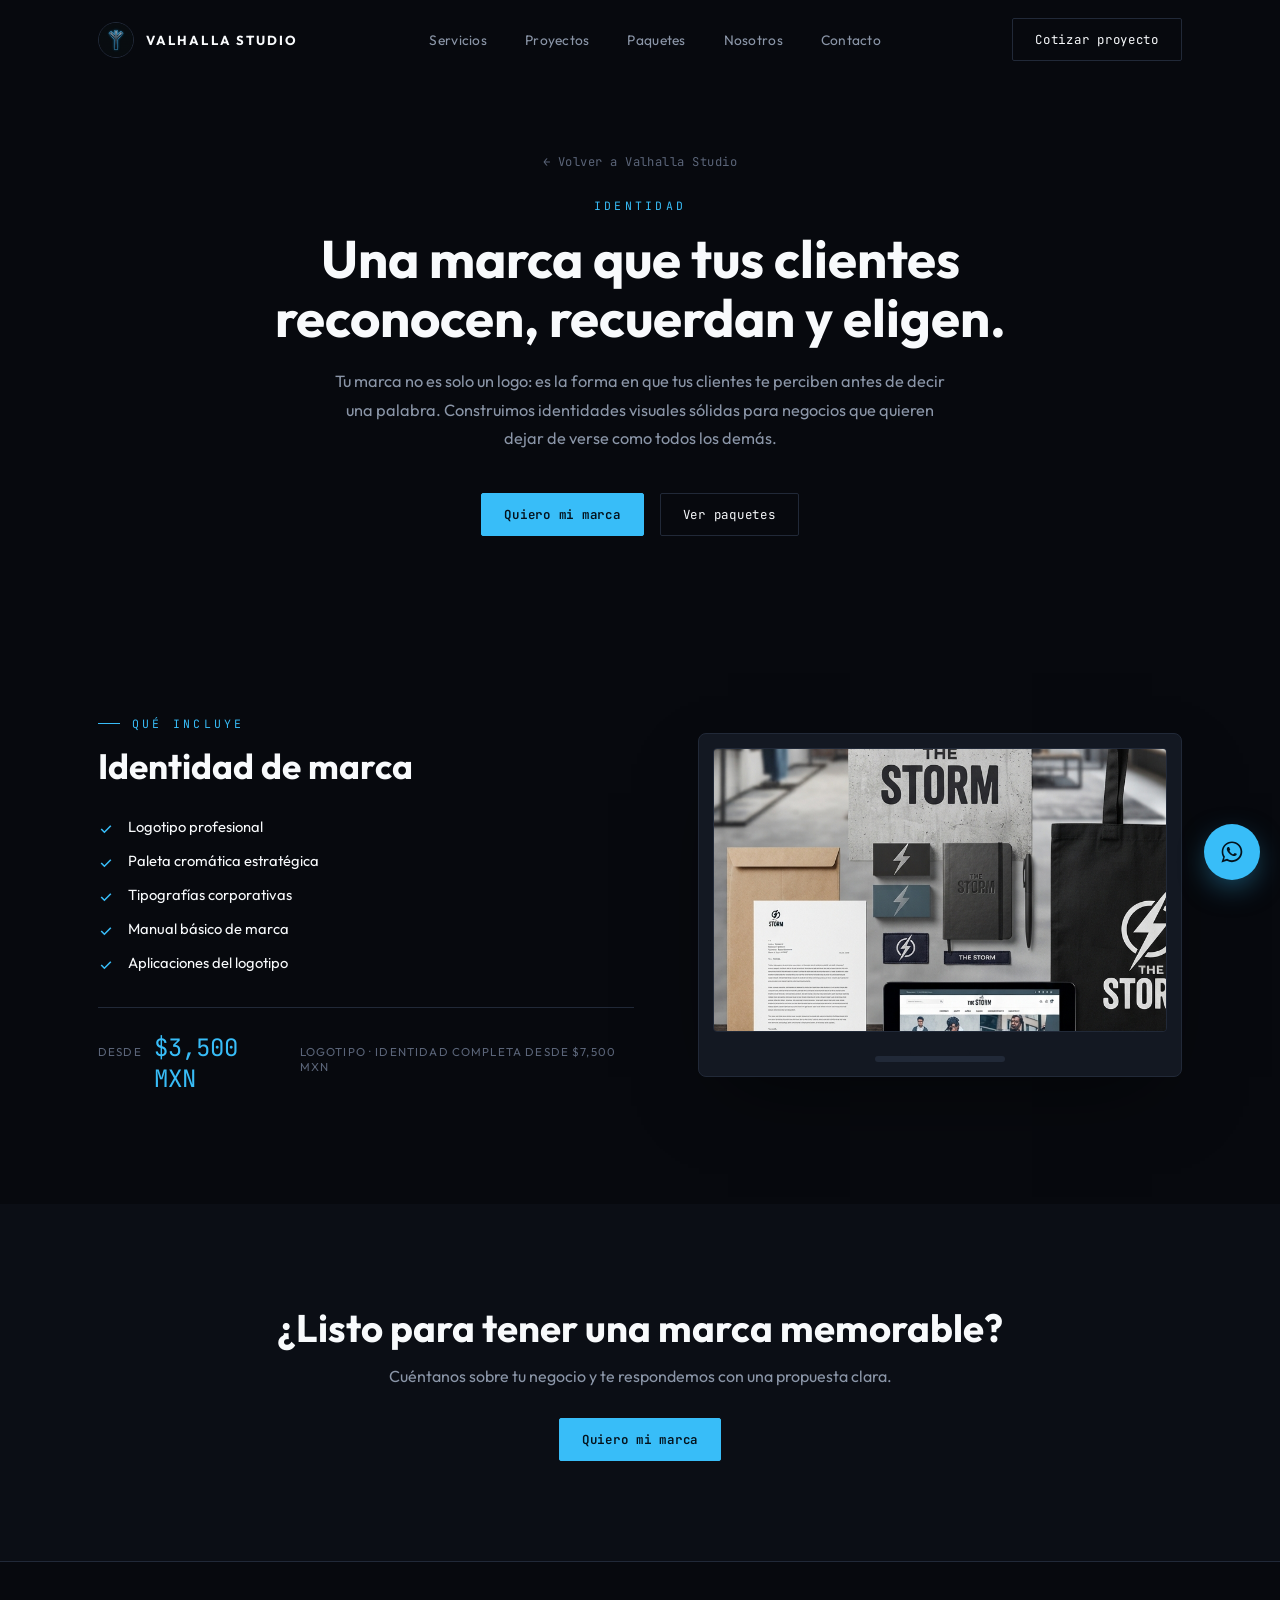
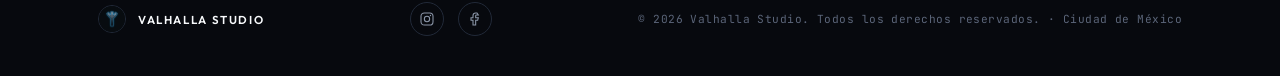
==== commit 519fd3c3: "act. 23/08/26" ====
--- a/branding.html
+++ b/branding.html
@@ -96,8 +96,8 @@
         </ul>
         <div class="menus-price">
           <span class="from">Desde</span>
-          <span class="amount">$2,800 MXN</span>
-          <span class="from">logotipo · identidad completa desde $6,000 MXN</span>
+          <span class="amount">$3,500 MXN</span>
+          <span class="from">logotipo · identidad completa desde $7,500 MXN</span>
         </div>
       </div>
 
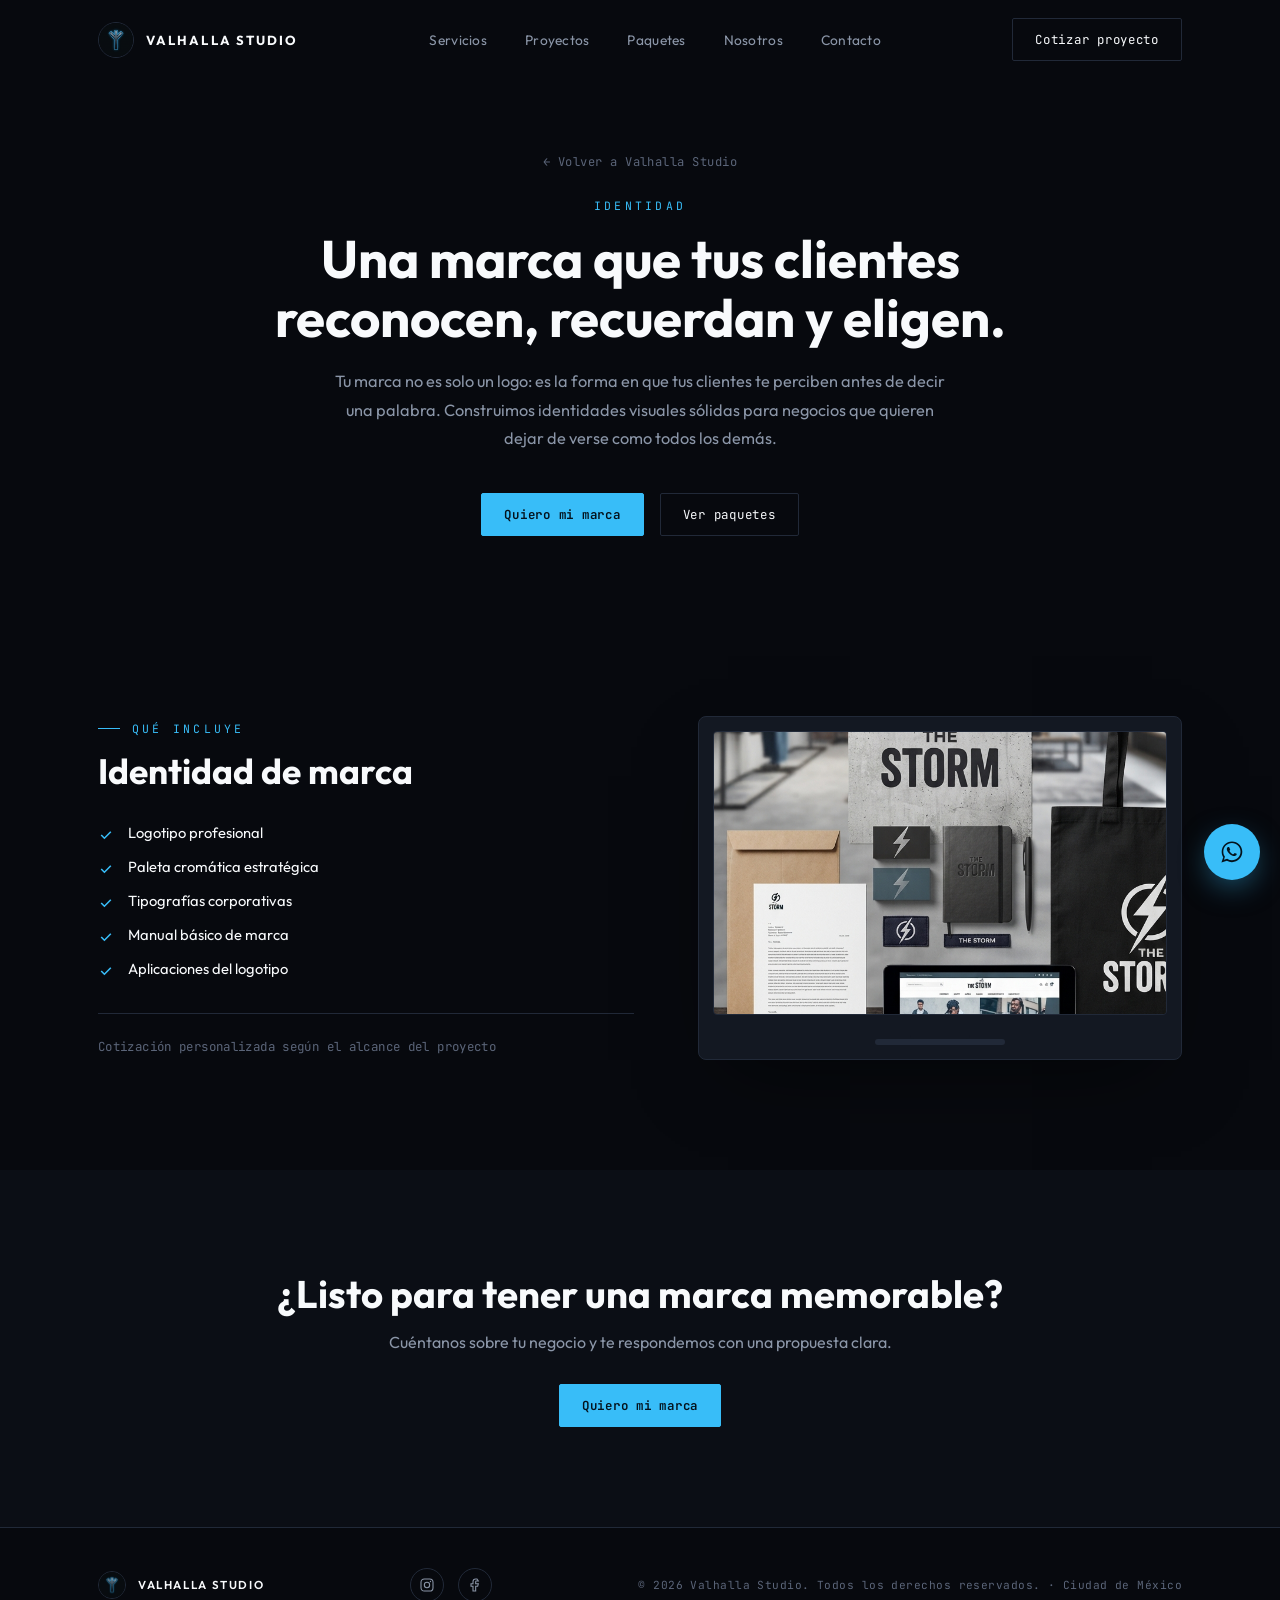
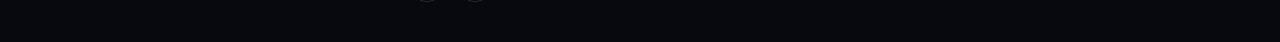
==== commit f575f4d1: "Act-27/0826" ====
--- a/branding.html
+++ b/branding.html
@@ -95,9 +95,7 @@
           <li><svg viewBox="0 0 20 20" fill="none" stroke="currentColor" stroke-width="2"><path d="M4 10L8 14L16 6"/></svg>Aplicaciones del logotipo</li>
         </ul>
         <div class="menus-price">
-          <span class="from">Desde</span>
-          <span class="amount">$3,500 MXN</span>
-          <span class="from">logotipo · identidad completa desde $7,500 MXN</span>
+          <span class="quote-note">Cotización personalizada según el alcance del proyecto</span>
         </div>
       </div>
 
--- a/styles.css
+++ b/styles.css
@@ -465,16 +465,50 @@
     background:rgba(7,9,14,0.75); backdrop-filter:blur(6px);
     padding:7px 11px; border:1px solid var(--border); color:var(--text);
   }
-  .project-card{ display:flex; flex-direction:column; }
-  .project-card .gallery-item{ aspect-ratio:4/5; }
-  .project-meta{ padding-top:16px; }
-  .project-tag{
-    display:inline-block;
-    font-family:'JetBrains Mono', monospace; font-size:0.66rem; letter-spacing:0.1em;
-    text-transform:uppercase; color:var(--accent);
-    border:1px solid var(--border); padding:4px 9px; border-radius:var(--radius);
-  }
-  .project-meta p{ margin-top:12px; color:var(--text-muted); font-size:0.88rem; line-height:1.6; }
+  .projects-grid{ display:grid; grid-template-columns:repeat(3,1fr); gap:20px; }
+  @media (max-width:900px){ .projects-grid{ grid-template-columns:repeat(2,1fr); } }
+  @media (max-width:560px){ .projects-grid{ grid-template-columns:1fr; } }
+
+  .project-tile{
+    position:relative; display:block; aspect-ratio:3/4;
+    overflow:hidden; border:1px solid var(--border);
+    text-decoration:none; color:inherit; background:var(--surface);
+  }
+  .project-tile img{
+    width:100%; height:100%; object-fit:cover;
+    transition:transform .6s var(--ease), filter .4s var(--ease);
+  }
+  .project-tile:hover img{ transform:scale(1.06); }
+  .project-tile::after{
+    content:""; position:absolute; inset:0; pointer-events:none;
+    background:linear-gradient(to top, rgba(7,9,14,0.92) 0%, rgba(7,9,14,0.4) 42%, transparent 72%);
+  }
+  .project-tile-info{ position:absolute; left:0; right:0; bottom:0; padding:22px; z-index:2; }
+  .project-index{
+    font-family:'JetBrains Mono', monospace; font-size:0.72rem;
+    color:var(--accent); letter-spacing:0.1em;
+  }
+  .project-cat{
+    display:block; margin-top:6px;
+    font-family:'JetBrains Mono', monospace; font-size:0.66rem;
+    letter-spacing:0.08em; text-transform:uppercase; color:var(--text-muted);
+  }
+  .project-name{
+    margin-top:10px; font-size:1.4rem; font-weight:700;
+    line-height:1.08; letter-spacing:0.005em;
+  }
+  .project-cta{
+    display:inline-flex; align-items:center; gap:6px; margin-top:14px;
+    font-family:'JetBrains Mono', monospace; font-size:0.74rem; color:var(--accent);
+    opacity:0; transform:translateY(6px);
+    transition:opacity .3s var(--ease), transform .3s var(--ease);
+  }
+  .project-tile:hover .project-cta{ opacity:1; transform:translateY(0); }
+
+  .project-tile.is-soon{ cursor:default; }
+  .project-tile.is-soon img{ filter:grayscale(0.5); opacity:0.65; }
+  .project-tile.is-soon .project-cat{ color:var(--text-faint); }
+  .project-tile.is-soon:hover img{ transform:none; }
 
   /* ============ ANTES / DESPUES ============ */
   .beforeafter{ padding:110px 0; background:var(--bg); }
@@ -699,3 +733,106 @@
     text-underline-offset:3px; transition:color .25s var(--ease);
   }
   .cat-links a:hover{ color:var(--accent); }
+
+  /* ============ PAGINAS DE CASO DE ESTUDIO (proyectos) ============ */
+  .case-hero{
+    min-height:88vh; display:flex; align-items:center;
+    padding:130px 0 70px; position:relative; overflow:hidden;
+  }
+  .case-hero-grid{
+    display:grid; grid-template-columns:0.9fr 1.1fr; gap:56px; align-items:center;
+    width:100%;
+  }
+  @media (max-width:900px){ .case-hero-grid{ grid-template-columns:1fr; gap:36px; } }
+  .case-hero-copy .back-link{
+    display:inline-flex; align-items:center; gap:8px;
+    font-family:'JetBrains Mono', monospace; font-size:0.76rem; color:var(--text-faint);
+    margin-bottom:22px; transition:color .25s var(--ease);
+  }
+  .case-hero-copy .back-link:hover{ color:var(--accent); }
+  .case-hero-copy .case-wordmark{
+    font-size:clamp(2.2rem, 5.2vw, 3.6rem); font-weight:800; line-height:1.02;
+  }
+  .case-hero-copy .case-tagline{
+    margin-top:14px; font-family:'JetBrains Mono', monospace; font-size:0.8rem;
+    letter-spacing:0.06em; color:var(--accent);
+  }
+  .case-hero-copy p{ margin-top:22px; color:var(--text-muted); line-height:1.75; max-width:46ch; }
+  .case-hero-copy .case-desc{ margin-top:14px; color:var(--text-muted); line-height:1.75; max-width:46ch; }
+  .case-facts{ margin-top:34px; display:flex; flex-direction:column; gap:10px; border-top:1px solid var(--border); padding-top:22px; }
+  .case-facts .row{ display:flex; gap:16px; font-size:0.86rem; }
+  .case-facts .row .k{ width:150px; flex-shrink:0; color:var(--text-faint); font-family:'JetBrains Mono', monospace; font-size:0.72rem; letter-spacing:0.06em; text-transform:uppercase; padding-top:2px; }
+  .case-facts .row .v{ color:var(--text); }
+  .case-hero-media{
+    position:relative; aspect-ratio:4/5; overflow:hidden; border:1px solid var(--border);
+  }
+  .case-hero-media img{ width:100%; height:100%; object-fit:cover; }
+
+  .case-section{ padding:100px 0; }
+  .case-section.alt{ background:var(--bg-2); }
+  .case-cols{ display:grid; grid-template-columns:180px 1fr; gap:48px; }
+  @media (max-width:760px){ .case-cols{ grid-template-columns:1fr; gap:18px; } }
+  .case-label{
+    font-family:'JetBrains Mono', monospace; font-size:0.72rem; color:var(--accent);
+    letter-spacing:0.12em; white-space:nowrap;
+  }
+  .case-cols h2{ font-size:clamp(1.6rem, 3vw, 2.3rem); font-weight:700; line-height:1.25; max-width:18ch; }
+  .case-cols .case-text{ margin-top:20px; }
+  .case-text p{ color:var(--text-muted); line-height:1.8; max-width:64ch; }
+  .case-text p + p{ margin-top:16px; }
+  .case-text-narrow p{ max-width:52ch; }
+
+  .case-media-full{ margin-top:56px; border:1px solid var(--border); overflow:hidden; }
+  .case-media-full img{ width:100%; height:auto; display:block; }
+  .case-media-full.tall img{ aspect-ratio:16/10; object-fit:cover; }
+  .case-media-full.huge img{ aspect-ratio:16/8; object-fit:cover; }
+
+  .case-indicators{
+    margin-top:18px; display:flex; flex-wrap:wrap; gap:10px 22px;
+  }
+  .case-indicators span{
+    font-family:'JetBrains Mono', monospace; font-size:0.68rem; letter-spacing:0.08em;
+    color:var(--text-faint); text-transform:uppercase;
+  }
+
+  .case-media-pair{ margin-top:56px; display:flex; flex-direction:column; gap:24px; }
+  .case-media-pair .case-media-full{ margin-top:0; }
+
+  .case-quote{
+    margin:64px auto 0; max-width:52ch; text-align:center;
+    font-size:clamp(1.3rem, 2.6vw, 1.9rem); font-weight:300; line-height:1.5; color:var(--text);
+  }
+
+  .case-varieties{ margin-top:22px; display:grid; grid-template-columns:repeat(3,1fr); gap:20px; }
+  @media (max-width:700px){ .case-varieties{ grid-template-columns:1fr; } }
+  .case-varieties div{ font-family:'JetBrains Mono', monospace; font-size:0.72rem; color:var(--text-faint); letter-spacing:0.04em; text-align:center; padding-top:10px; }
+
+  .case-palette{ margin-top:56px; }
+  .case-palette h4, .case-type-specimen h4{
+    font-family:'JetBrains Mono', monospace; font-size:0.68rem; letter-spacing:0.14em;
+    text-transform:uppercase; color:var(--text-faint); margin-bottom:16px;
+  }
+  .case-swatches{ display:flex; gap:14px; flex-wrap:wrap; }
+  .case-swatch{ width:110px; }
+  .case-swatch .chip{ width:100%; aspect-ratio:1; border:1px solid var(--border); }
+  .case-swatch .hex{ margin-top:8px; font-family:'JetBrains Mono', monospace; font-size:0.72rem; color:var(--text-muted); }
+  .case-type-specimen{ margin-top:56px; }
+  .case-type-specimen .big{ font-size:clamp(2rem,5vw,3.4rem); font-weight:800; letter-spacing:0.05em; line-height:1.1; }
+  .case-type-specimen .nums{ font-family:'JetBrains Mono', monospace; font-size:1.2rem; color:var(--text-muted); margin-top:6px; }
+  .case-type-specimen .secondary-label{ margin-top:34px; }
+  .case-type-specimen .secondary-sample{ font-size:1.1rem; color:var(--text-muted); line-height:1.7; max-width:56ch; margin-top:10px; }
+
+  .case-graphic{ margin-top:32px; aspect-ratio:16/9; border:1px solid var(--border); background:var(--surface); display:flex; align-items:center; justify-content:center; overflow:hidden; }
+  .case-graphic svg{ width:70%; height:70%; opacity:0.8; }
+
+  .case-spec-sheet{ margin-top:12px; max-width:640px; }
+  .case-spec-row{ display:flex; gap:24px; padding:16px 0; border-bottom:1px solid var(--border); }
+  .case-spec-row .k{ width:180px; flex-shrink:0; font-family:'JetBrains Mono', monospace; font-size:0.72rem; letter-spacing:0.06em; text-transform:uppercase; color:var(--text-faint); padding-top:2px; }
+  .case-spec-row .v{ color:var(--text); line-height:1.7; }
+  .case-spec-row .v ul{ display:flex; flex-direction:column; gap:4px; }
+
+  /* ---------- nota de cotización (reemplaza precios visibles) ---------- */
+  .quote-note{
+    font-family:'JetBrains Mono', monospace; font-size:0.78rem;
+    letter-spacing:0.03em; color:var(--text-faint);
+  }
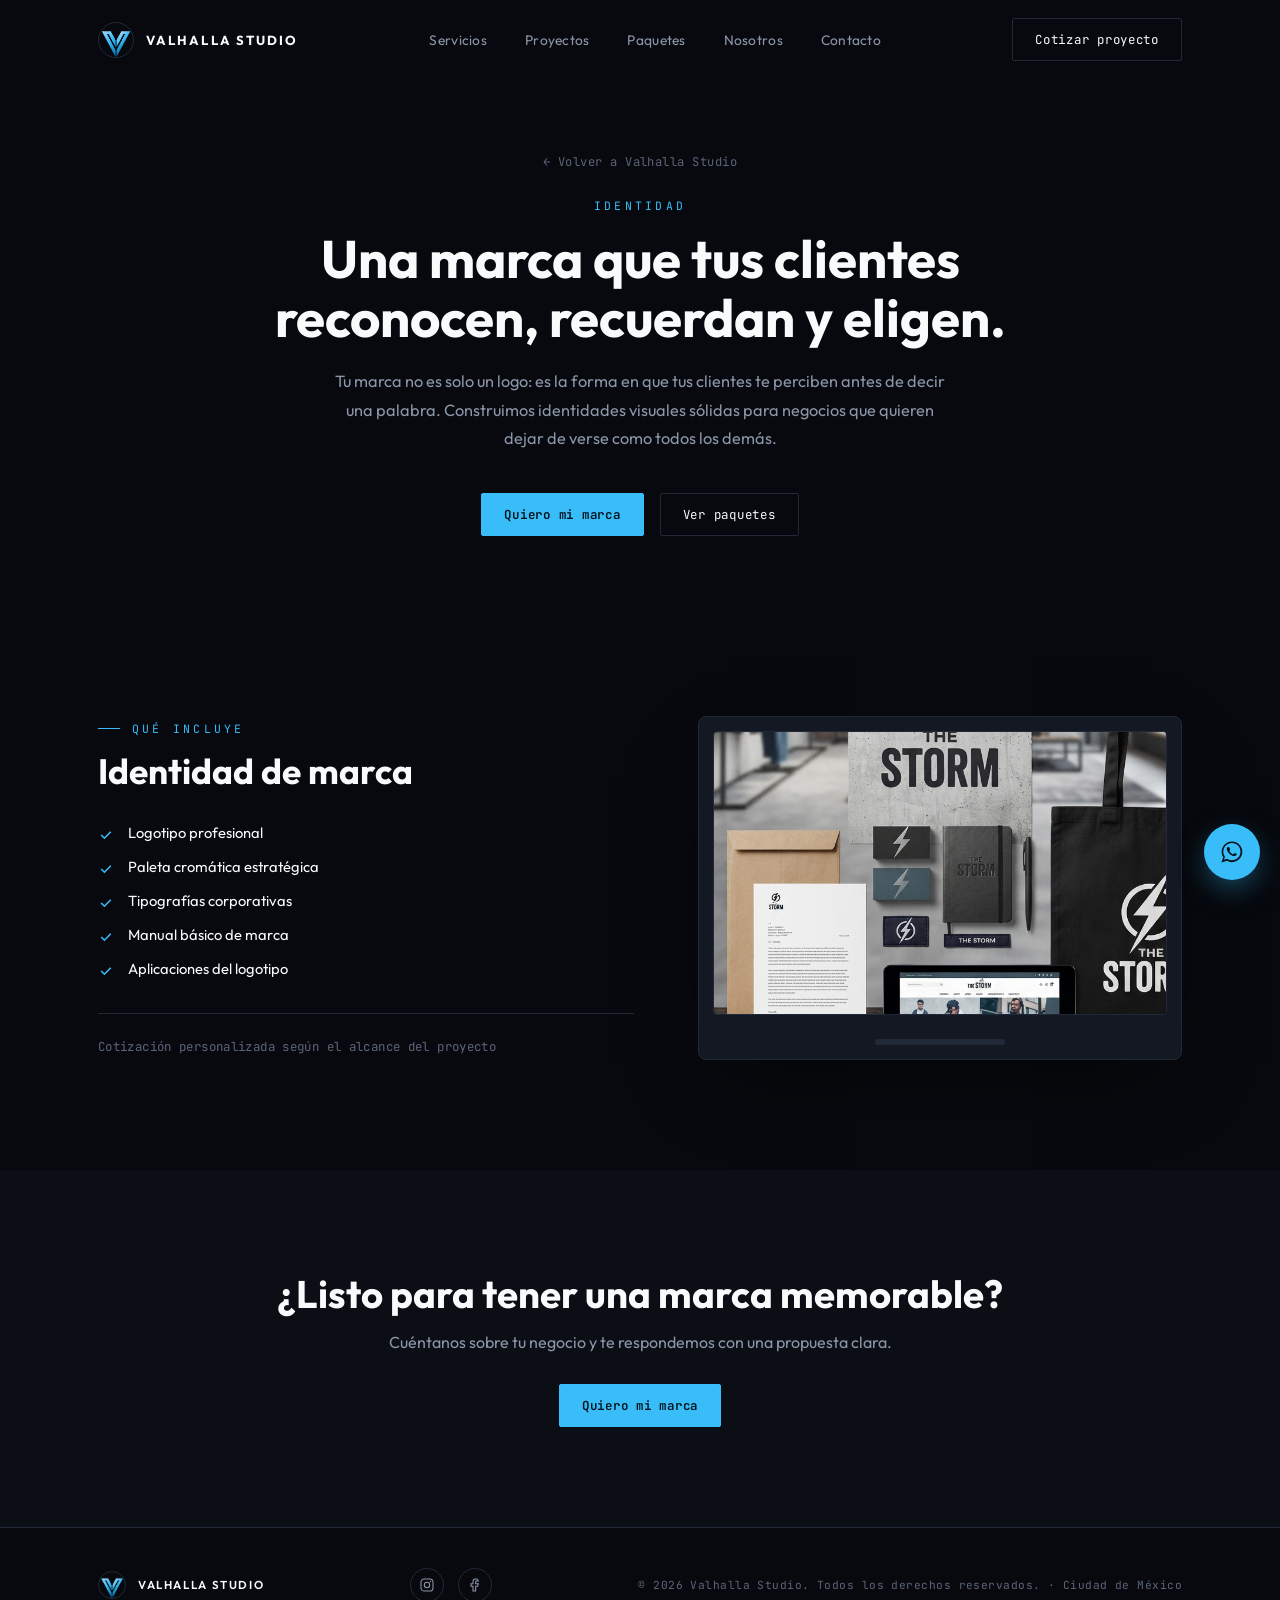
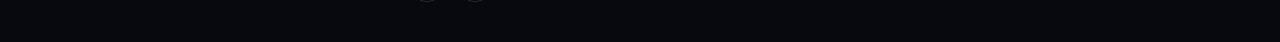
==== commit 3bb1eb0d: "Update logo image format from JPEG to PNG" ====
--- a/branding.html
+++ b/branding.html
@@ -5,7 +5,7 @@
 <meta name="viewport" content="width=device-width, initial-scale=1.0">
 <title>Diseño de Marca | Valhalla Studio</title>
 <meta name="description" content="Logotipo e identidad visual completa para negocios en CDMX. Diseño 100% personalizado, sin plantillas genéricas.">
-<link rel="icon" type="image/jpeg" href="Imagenes/Isologo.jpeg">
+<link rel="icon" type="image/jpeg" href="Imagenes/Isologo.png">
 <link rel="canonical" href="https://correaabdiel8-a11y.github.io/valhalla-studio/branding.html">
 
 <link rel="preconnect" href="https://fonts.googleapis.com">
@@ -35,7 +35,7 @@
 <nav class="nav" id="nav">
   <div class="container">
     <a href="index.html" class="nav-brand">
-      <img src="Imagenes/Isologo.jpeg" alt="Logo Valhalla Studio">
+      <img src="Imagenes/Isologo.png" alt="Logo Valhalla Studio">
       <span>VALHALLA STUDIO</span>
     </a>
     <div class="nav-links">
@@ -129,7 +129,7 @@
 <footer>
   <div class="container">
     <div class="foot-brand">
-      <img src="Imagenes/Isologo.jpeg" alt="Logo Valhalla Studio">
+      <img src="Imagenes/Isologo.png" alt="Logo Valhalla Studio">
       <span>VALHALLA STUDIO</span>
     </div>
     <div class="social-links">
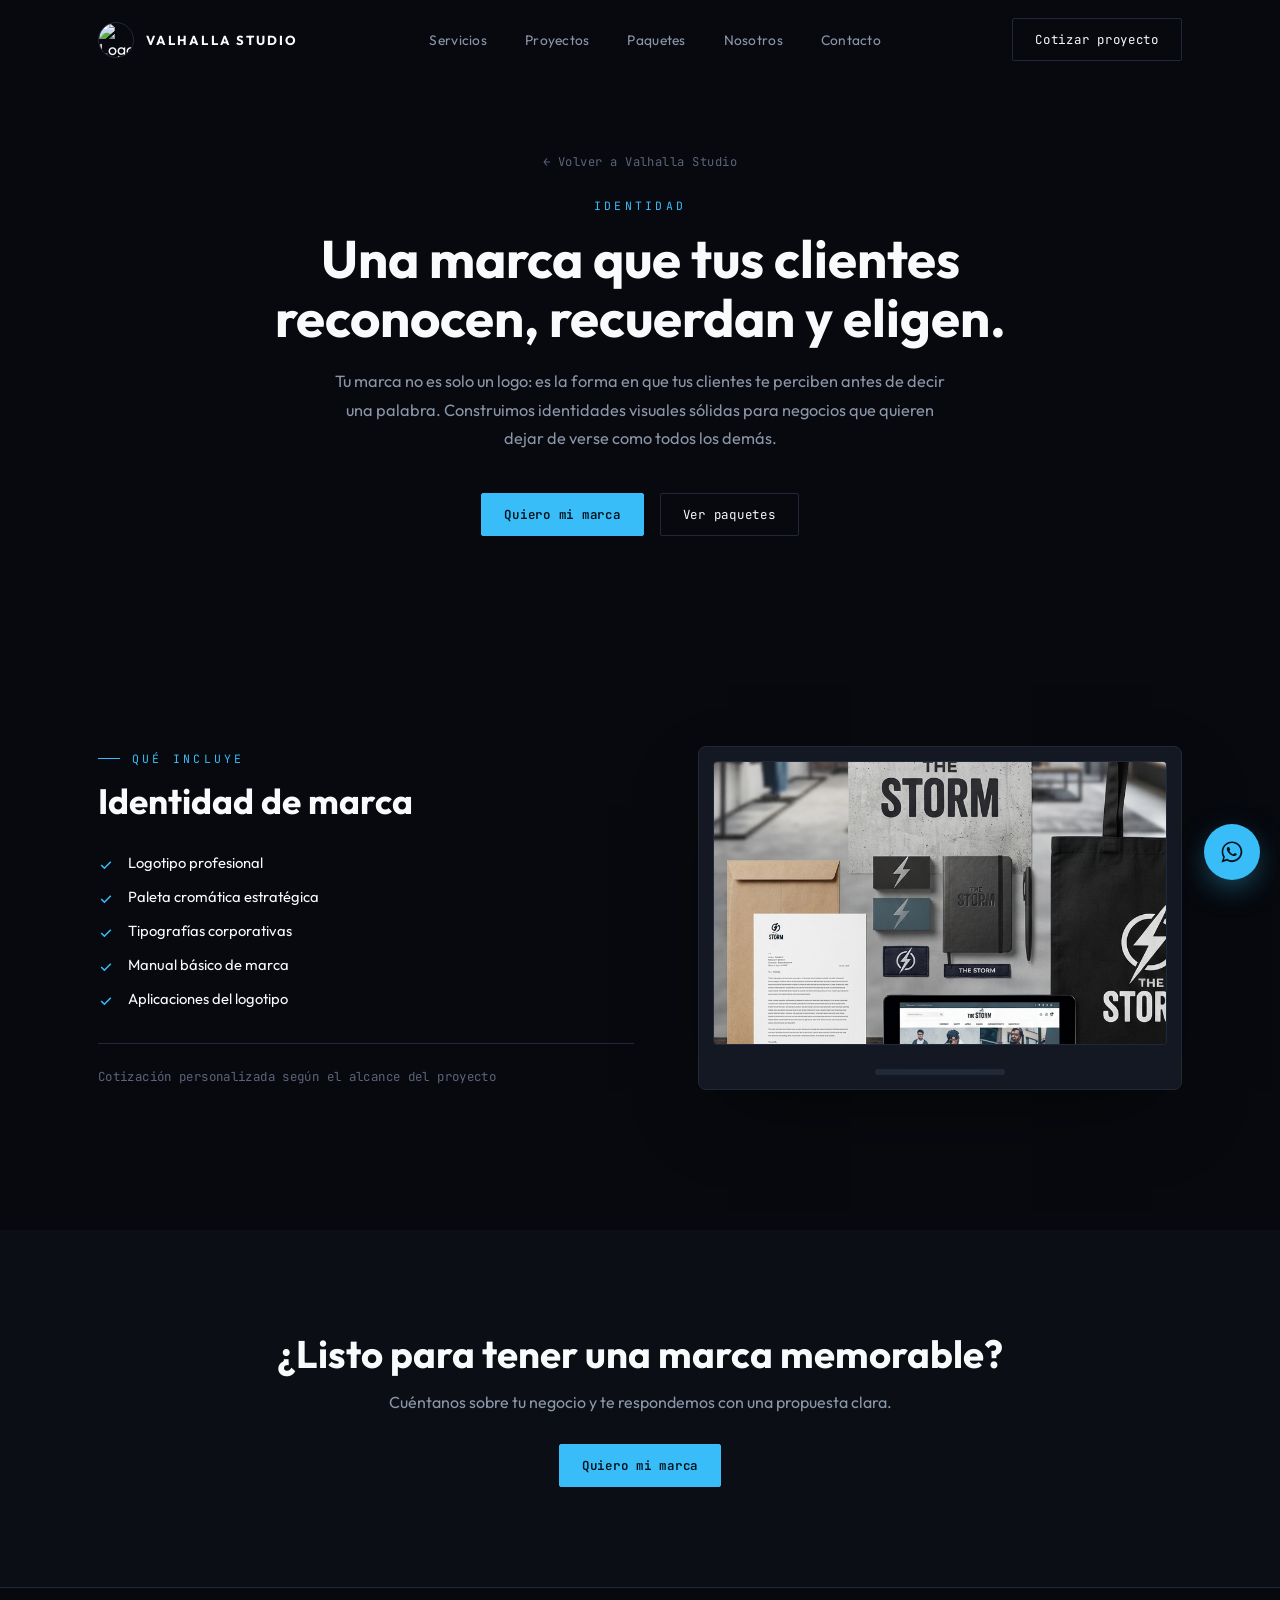
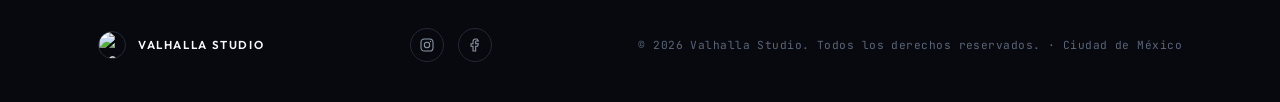
==== commit 7bc597b4: "Add files via upload" ====
--- a/branding.html
+++ b/branding.html
@@ -5,7 +5,7 @@
 <meta name="viewport" content="width=device-width, initial-scale=1.0">
 <title>Diseño de Marca | Valhalla Studio</title>
 <meta name="description" content="Logotipo e identidad visual completa para negocios en CDMX. Diseño 100% personalizado, sin plantillas genéricas.">
-<link rel="icon" type="image/jpeg" href="Imagenes/Isologo.png">
+<link rel="icon" type="image/jpeg" href="Imagenes/Isologo.jpeg">
 <link rel="canonical" href="https://correaabdiel8-a11y.github.io/valhalla-studio/branding.html">
 
 <link rel="preconnect" href="https://fonts.googleapis.com">
@@ -35,7 +35,7 @@
 <nav class="nav" id="nav">
   <div class="container">
     <a href="index.html" class="nav-brand">
-      <img src="Imagenes/Isologo.png" alt="Logo Valhalla Studio">
+      <img src="Imagenes/Isologo.jpeg" alt="Logo Valhalla Studio">
       <span>VALHALLA STUDIO</span>
     </a>
     <div class="nav-links">
@@ -129,7 +129,7 @@
 <footer>
   <div class="container">
     <div class="foot-brand">
-      <img src="Imagenes/Isologo.png" alt="Logo Valhalla Studio">
+      <img src="Imagenes/Isologo.jpeg" alt="Logo Valhalla Studio">
       <span>VALHALLA STUDIO</span>
     </div>
     <div class="social-links">
--- a/styles.css
+++ b/styles.css
@@ -64,15 +64,15 @@
   h1,h2,h3{ margin:0; font-family:'Outfit', sans-serif; }
 
   .section-head{
-    max-width:640px;
-    margin-bottom:56px;
+    max-width:660px;
+    margin-bottom:72px;
   }
   .section-head h2{
-    font-size:clamp(1.9rem, 3.4vw, 2.7rem);
+    font-size:clamp(2.1rem, 4.2vw, 3.2rem);
     font-weight:700;
-    letter-spacing:-0.01em;
-    margin-top:14px;
-    line-height:1.15;
+    letter-spacing:-0.015em;
+    margin-top:16px;
+    line-height:1.1;
   }
   .section-head p{
     color:var(--text-muted);
@@ -239,6 +239,7 @@
     display:flex; flex-direction:column; align-items:center; justify-content:center;
     text-align:center;
     padding:140px 20px 100px;
+    position:relative; overflow:hidden;
     background:
       radial-gradient(ellipse 60% 50% at 50% 18%, var(--accent-dimmer), transparent 60%),
       var(--bg);
@@ -292,16 +293,16 @@
   .nordic-tag em{ color:var(--accent); font-style:normal; }
 
   .hero-headline{
-    margin-top:22px;
-    font-size:clamp(1.7rem, 4vw, 2.9rem);
+    margin-top:26px;
+    font-size:clamp(2rem, 5vw, 3.6rem);
     font-weight:700;
-    line-height:1.18;
-    max-width:20ch;
-    letter-spacing:-0.01em;
+    line-height:1.1;
+    max-width:19ch;
+    letter-spacing:-0.02em;
   }
 
   .hero-sub{
-    margin-top:18px; color:var(--text-muted); max-width:46ch; line-height:1.7; font-size:0.98rem;
+    margin-top:22px; color:var(--text-muted); max-width:48ch; line-height:1.75; font-size:1.05rem;
   }
 
   .trust-bar{
@@ -320,7 +321,7 @@
   }
 
   /* ============ SERVICIOS ============ */
-  .services{ padding:130px 0 100px; background:var(--bg-2); }
+  .services{ padding:160px 0 120px; background:var(--bg-2); }
   .services-grid{
     display:grid; grid-template-columns:repeat(3,1fr); gap:1px;
     background:var(--border); border:1px solid var(--border);
@@ -369,7 +370,7 @@
   .service-meta .price{ font-family:'JetBrains Mono', monospace; color:var(--accent); font-size:0.95rem; }
 
   /* ============ MENUS DESTACADO ============ */
-  .menus{ padding:110px 0; background:var(--bg); }
+  .menus{ padding:140px 0; background:var(--bg); }
   .menus-grid{
     display:grid; grid-template-columns:1.05fr 0.95fr; gap:64px; align-items:center;
   }
@@ -405,7 +406,7 @@
   .screen-frame .base{ width:130px; height:6px; background:var(--border); margin:0 auto; border-radius:4px; }
 
   /* ============ PAQUETES ============ */
-  .packages{ padding:130px 0 100px; background:var(--bg-2); }
+  .packages{ padding:160px 0 120px; background:var(--bg-2); }
   .packages-grid{ display:grid; grid-template-columns:repeat(3,1fr); gap:24px; }
   @media (max-width:900px){ .packages-grid{ grid-template-columns:1fr; max-width:440px; margin:0 auto; } }
 
@@ -450,7 +451,7 @@
   .alacarte-row .price{ font-family:'JetBrains Mono', monospace; color:var(--accent); font-size:0.95rem; white-space:nowrap; }
 
   /* ============ TRABAJOS / MUESTRA ============ */
-  .gallery{ padding:130px 0 100px; background:var(--bg-2); }
+  .gallery{ padding:160px 0 120px; background:var(--bg-2); }
   .gallery-grid{ display:grid; grid-template-columns:repeat(3,1fr); gap:20px; }
   @media (max-width:900px){ .gallery-grid{ grid-template-columns:repeat(2,1fr); } }
   @media (max-width:560px){ .gallery-grid{ grid-template-columns:1fr; } }
@@ -476,32 +477,46 @@
   }
   .project-tile img{
     width:100%; height:100%; object-fit:cover;
-    transition:transform .6s var(--ease), filter .4s var(--ease);
-  }
-  .project-tile:hover img{ transform:scale(1.06); }
+    transition:transform 1.1s cubic-bezier(.16,.8,.2,1), filter .5s var(--ease);
+  }
+  .project-tile:hover img{ transform:scale(1.14); }
   .project-tile::after{
     content:""; position:absolute; inset:0; pointer-events:none;
-    background:linear-gradient(to top, rgba(7,9,14,0.92) 0%, rgba(7,9,14,0.4) 42%, transparent 72%);
-  }
-  .project-tile-info{ position:absolute; left:0; right:0; bottom:0; padding:22px; z-index:2; }
+    background:linear-gradient(to top, rgba(7,9,14,0.94) 0%, rgba(7,9,14,0.45) 42%, transparent 72%);
+    transition:background .5s var(--ease);
+  }
+  .project-tile:hover::after{
+    background:linear-gradient(to top, rgba(7,9,14,0.97) 0%, rgba(7,9,14,0.55) 48%, transparent 78%);
+  }
+  .project-tile-info{
+    position:absolute; left:0; right:0; bottom:0; padding:24px; z-index:2;
+    transition:transform .6s cubic-bezier(.16,.8,.2,1);
+  }
+  .project-tile:hover .project-tile-info{ transform:translateY(-6px); }
   .project-index{
     font-family:'JetBrains Mono', monospace; font-size:0.72rem;
     color:var(--accent); letter-spacing:0.1em;
-  }
+    display:block; opacity:0.85; transition:opacity .4s var(--ease);
+  }
+  .project-tile:hover .project-index{ opacity:1; }
   .project-cat{
     display:block; margin-top:6px;
     font-family:'JetBrains Mono', monospace; font-size:0.66rem;
-    letter-spacing:0.08em; text-transform:uppercase; color:var(--text-muted);
-  }
+    letter-spacing:0.1em; text-transform:uppercase; color:var(--text-muted);
+    transition:letter-spacing .5s var(--ease);
+  }
+  .project-tile:hover .project-cat{ letter-spacing:0.16em; }
   .project-name{
-    margin-top:10px; font-size:1.4rem; font-weight:700;
-    line-height:1.08; letter-spacing:0.005em;
-  }
+    margin-top:12px; font-size:1.5rem; font-weight:700;
+    line-height:1.06; letter-spacing:0.005em;
+    transition:font-size .5s cubic-bezier(.16,.8,.2,1);
+  }
+  .project-tile:hover .project-name{ font-size:1.62rem; }
   .project-cta{
-    display:inline-flex; align-items:center; gap:6px; margin-top:14px;
+    display:inline-flex; align-items:center; gap:6px; margin-top:16px;
     font-family:'JetBrains Mono', monospace; font-size:0.74rem; color:var(--accent);
-    opacity:0; transform:translateY(6px);
-    transition:opacity .3s var(--ease), transform .3s var(--ease);
+    opacity:0; transform:translateY(10px);
+    transition:opacity .5s var(--ease), transform .5s cubic-bezier(.16,.8,.2,1);
   }
   .project-tile:hover .project-cta{ opacity:1; transform:translateY(0); }
 
@@ -509,6 +524,8 @@
   .project-tile.is-soon img{ filter:grayscale(0.5); opacity:0.65; }
   .project-tile.is-soon .project-cat{ color:var(--text-faint); }
   .project-tile.is-soon:hover img{ transform:none; }
+  .project-tile.is-soon:hover .project-tile-info{ transform:none; }
+  .project-tile.is-soon:hover .project-name{ font-size:1.5rem; }
 
   /* ============ ANTES / DESPUES ============ */
   .beforeafter{ padding:110px 0; background:var(--bg); }
@@ -536,14 +553,14 @@
   @media (max-width:760px){ .ba-arrow svg{ transform:rotate(90deg); } }
 
   /* ============ POR QUE ============ */
-  .why{ padding:110px 0; background:var(--bg); }
+  .why{ padding:140px 0; background:var(--bg); }
   .why-grid{ display:grid; grid-template-columns:repeat(auto-fit, minmax(200px, 1fr)); gap:1px; background:var(--border); border:1px solid var(--border); margin-top:10px; }
   .why-item{ background:var(--surface); padding:34px 26px; }
   .why-item svg{ width:26px; height:26px; color:var(--accent); }
   .why-item p{ margin-top:16px; font-size:0.9rem; color:var(--text-muted); line-height:1.6; }
 
   /* ============ SOBRE VALHALLA ============ */
-  .about{ padding:110px 0; background:var(--bg-2); }
+  .about{ padding:140px 0; background:var(--bg-2); }
   .about-grid{ display:grid; grid-template-columns:0.85fr 1.15fr; gap:56px; align-items:center; }
   @media (max-width:820px){ .about-grid{ grid-template-columns:1fr; gap:36px; } }
   .about-photo{
@@ -554,7 +571,7 @@
   .about-copy p:first-of-type{ margin-top:18px; }
 
   /* ============ FAQ ============ */
-  .faq{ padding:110px 0; background:var(--bg); }
+  .faq{ padding:140px 0; background:var(--bg); }
   .faq-list{ margin-top:10px; display:flex; flex-direction:column; gap:1px; background:var(--border); border:1px solid var(--border); }
   .faq-item{ background:var(--surface); padding:22px 26px; }
   .faq-item summary{
@@ -570,7 +587,7 @@
   .faq-item p{ margin-top:14px; color:var(--text-muted); font-size:0.9rem; line-height:1.65; }
 
   /* ============ CONTACTO ============ */
-  .contact{ padding:130px 0 120px; background:var(--bg-2); position:relative; overflow:hidden; }
+  .contact{ padding:160px 0 140px; background:var(--bg-2); position:relative; overflow:hidden; }
   .contact-panel{
     max-width:760px; margin:0 auto; text-align:center; position:relative; z-index:2;
   }
@@ -836,3 +853,56 @@
     font-family:'JetBrains Mono', monospace; font-size:0.78rem;
     letter-spacing:0.03em; color:var(--text-faint);
   }
+
+  /* ============ AURORA GLOW (hero) ============ */
+  .aurora-bg{
+    position:absolute; inset:0; overflow:hidden; pointer-events:none; z-index:0;
+  }
+  .aurora-blob{
+    position:absolute; border-radius:50%; filter:blur(70px);
+    opacity:0.35; mix-blend-mode:screen;
+  }
+  .aurora-blob.a1{
+    width:520px; height:520px; top:-12%; left:8%;
+    background:radial-gradient(circle, rgba(56,189,248,0.55), transparent 70%);
+    animation:auroraDrift1 22s ease-in-out infinite alternate;
+  }
+  .aurora-blob.a2{
+    width:420px; height:420px; top:20%; right:4%;
+    background:radial-gradient(circle, rgba(14,165,233,0.45), transparent 70%);
+    animation:auroraDrift2 28s ease-in-out infinite alternate;
+  }
+  .aurora-blob.a3{
+    width:380px; height:380px; bottom:-14%; left:38%;
+    background:radial-gradient(circle, rgba(148,233,255,0.35), transparent 70%);
+    animation:auroraDrift3 25s ease-in-out infinite alternate;
+  }
+  @keyframes auroraDrift1{ from{ transform:translate(0,0) scale(1); } to{ transform:translate(60px,40px) scale(1.15); } }
+  @keyframes auroraDrift2{ from{ transform:translate(0,0) scale(1); } to{ transform:translate(-50px,60px) scale(0.9); } }
+  @keyframes auroraDrift3{ from{ transform:translate(0,0) scale(1); } to{ transform:translate(40px,-50px) scale(1.1); } }
+  @media (prefers-reduced-motion: reduce){
+    .aurora-blob{ animation:none; }
+  }
+
+  /* ============ MARQUEE: negocios como el tuyo ============ */
+  .marquee-strip{
+    background:var(--bg-2); border-top:1px solid var(--border); border-bottom:1px solid var(--border);
+    overflow:hidden; padding:22px 0; position:relative; z-index:2;
+  }
+  .marquee-track{
+    display:flex; align-items:center; gap:18px; width:max-content;
+    animation:marqueeScroll 32s linear infinite;
+  }
+  .marquee-track span{
+    font-family:'JetBrains Mono', monospace; font-size:0.82rem;
+    letter-spacing:0.14em; color:var(--text-muted); white-space:nowrap;
+  }
+  .marquee-track .sep{ color:var(--accent); }
+  .marquee-strip:hover .marquee-track{ animation-play-state:paused; }
+  @keyframes marqueeScroll{
+    from{ transform:translateX(0); }
+    to{ transform:translateX(-50%); }
+  }
+  @media (prefers-reduced-motion: reduce){
+    .marquee-track{ animation:none; }
+  }
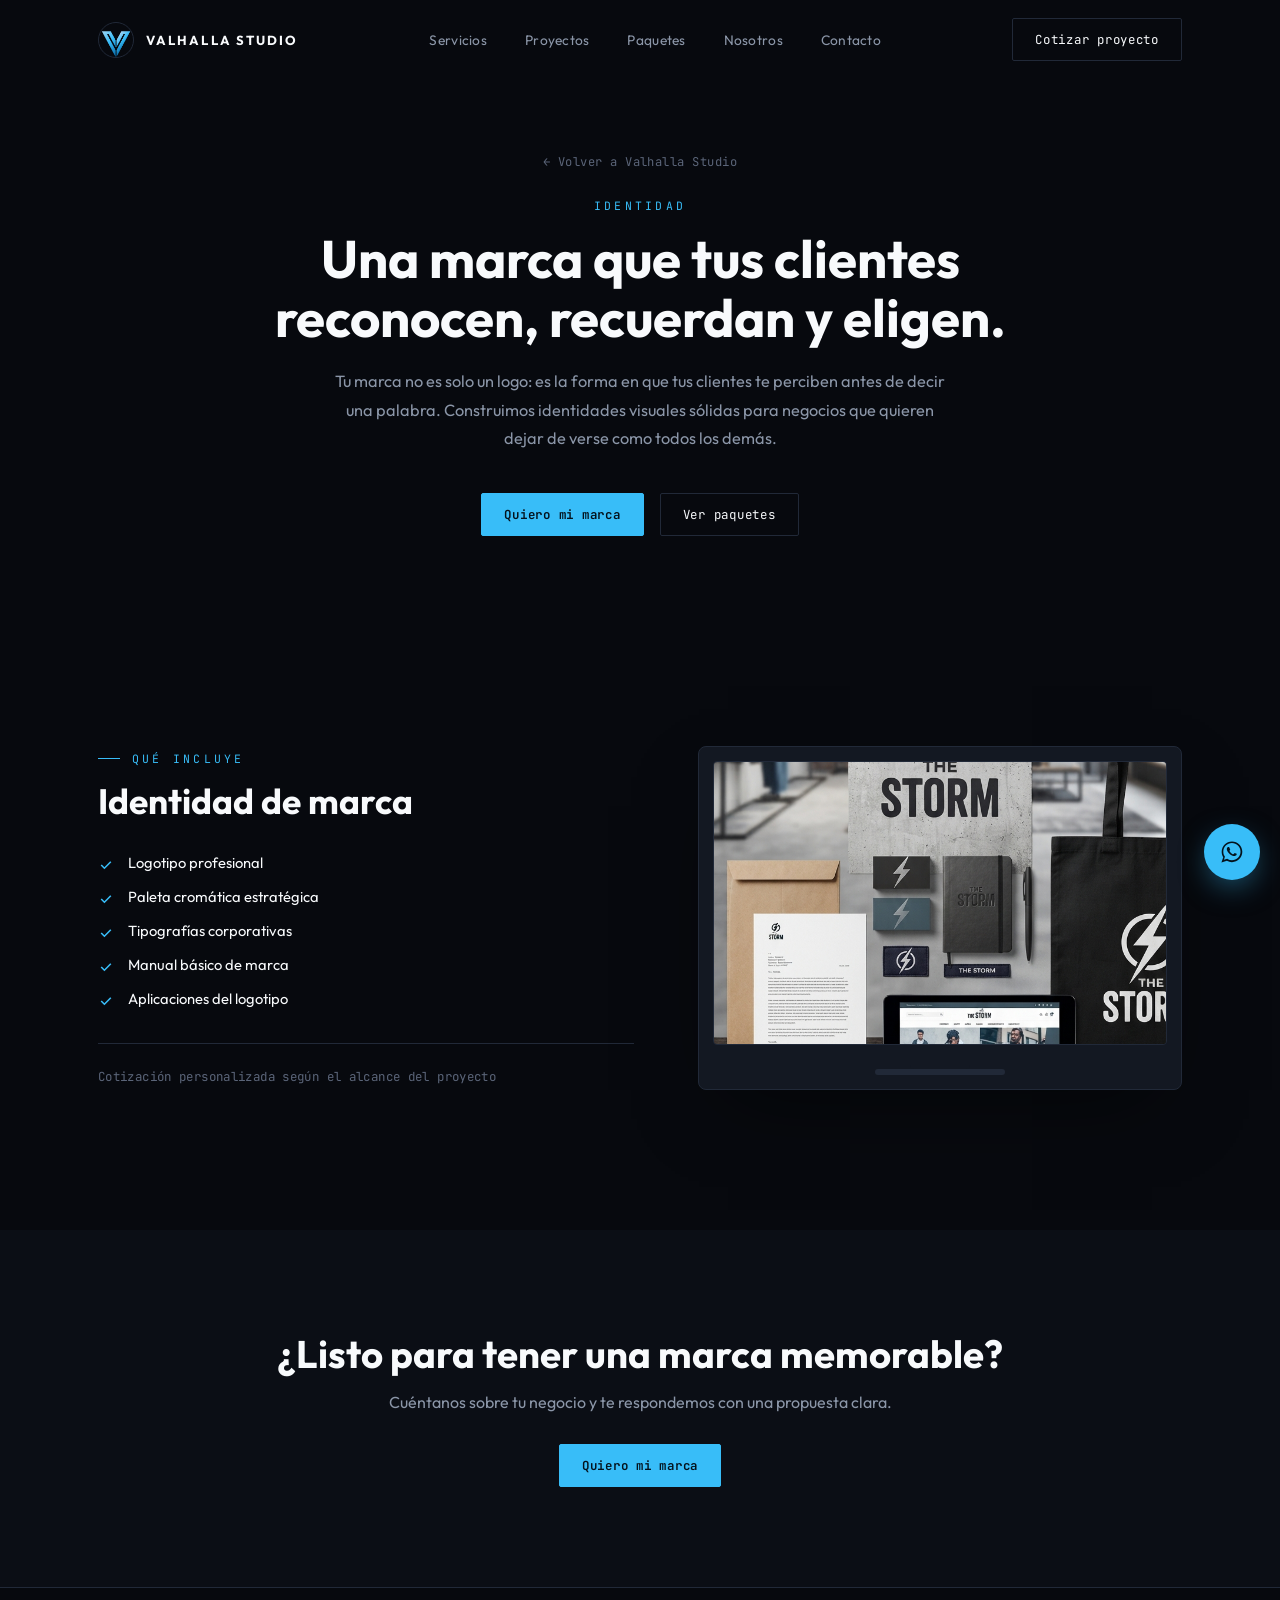
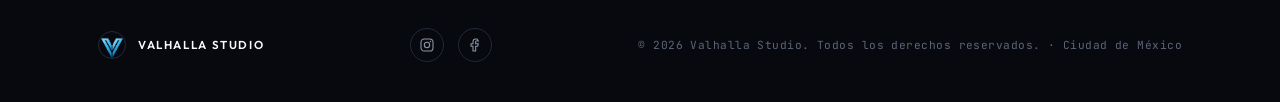
==== commit 9b22d982: "Update logo image format from JPEG to PNG" ====
--- a/branding.html
+++ b/branding.html
@@ -5,7 +5,7 @@
 <meta name="viewport" content="width=device-width, initial-scale=1.0">
 <title>Diseño de Marca | Valhalla Studio</title>
 <meta name="description" content="Logotipo e identidad visual completa para negocios en CDMX. Diseño 100% personalizado, sin plantillas genéricas.">
-<link rel="icon" type="image/jpeg" href="Imagenes/Isologo.jpeg">
+<link rel="icon" type="image/jpeg" href="Imagenes/Isologo.png">
 <link rel="canonical" href="https://correaabdiel8-a11y.github.io/valhalla-studio/branding.html">
 
 <link rel="preconnect" href="https://fonts.googleapis.com">
@@ -35,7 +35,7 @@
 <nav class="nav" id="nav">
   <div class="container">
     <a href="index.html" class="nav-brand">
-      <img src="Imagenes/Isologo.jpeg" alt="Logo Valhalla Studio">
+      <img src="Imagenes/Isologo.png" alt="Logo Valhalla Studio">
       <span>VALHALLA STUDIO</span>
     </a>
     <div class="nav-links">
@@ -129,7 +129,7 @@
 <footer>
   <div class="container">
     <div class="foot-brand">
-      <img src="Imagenes/Isologo.jpeg" alt="Logo Valhalla Studio">
+      <img src="Imagenes/Isologo.png" alt="Logo Valhalla Studio">
       <span>VALHALLA STUDIO</span>
     </div>
     <div class="social-links">
